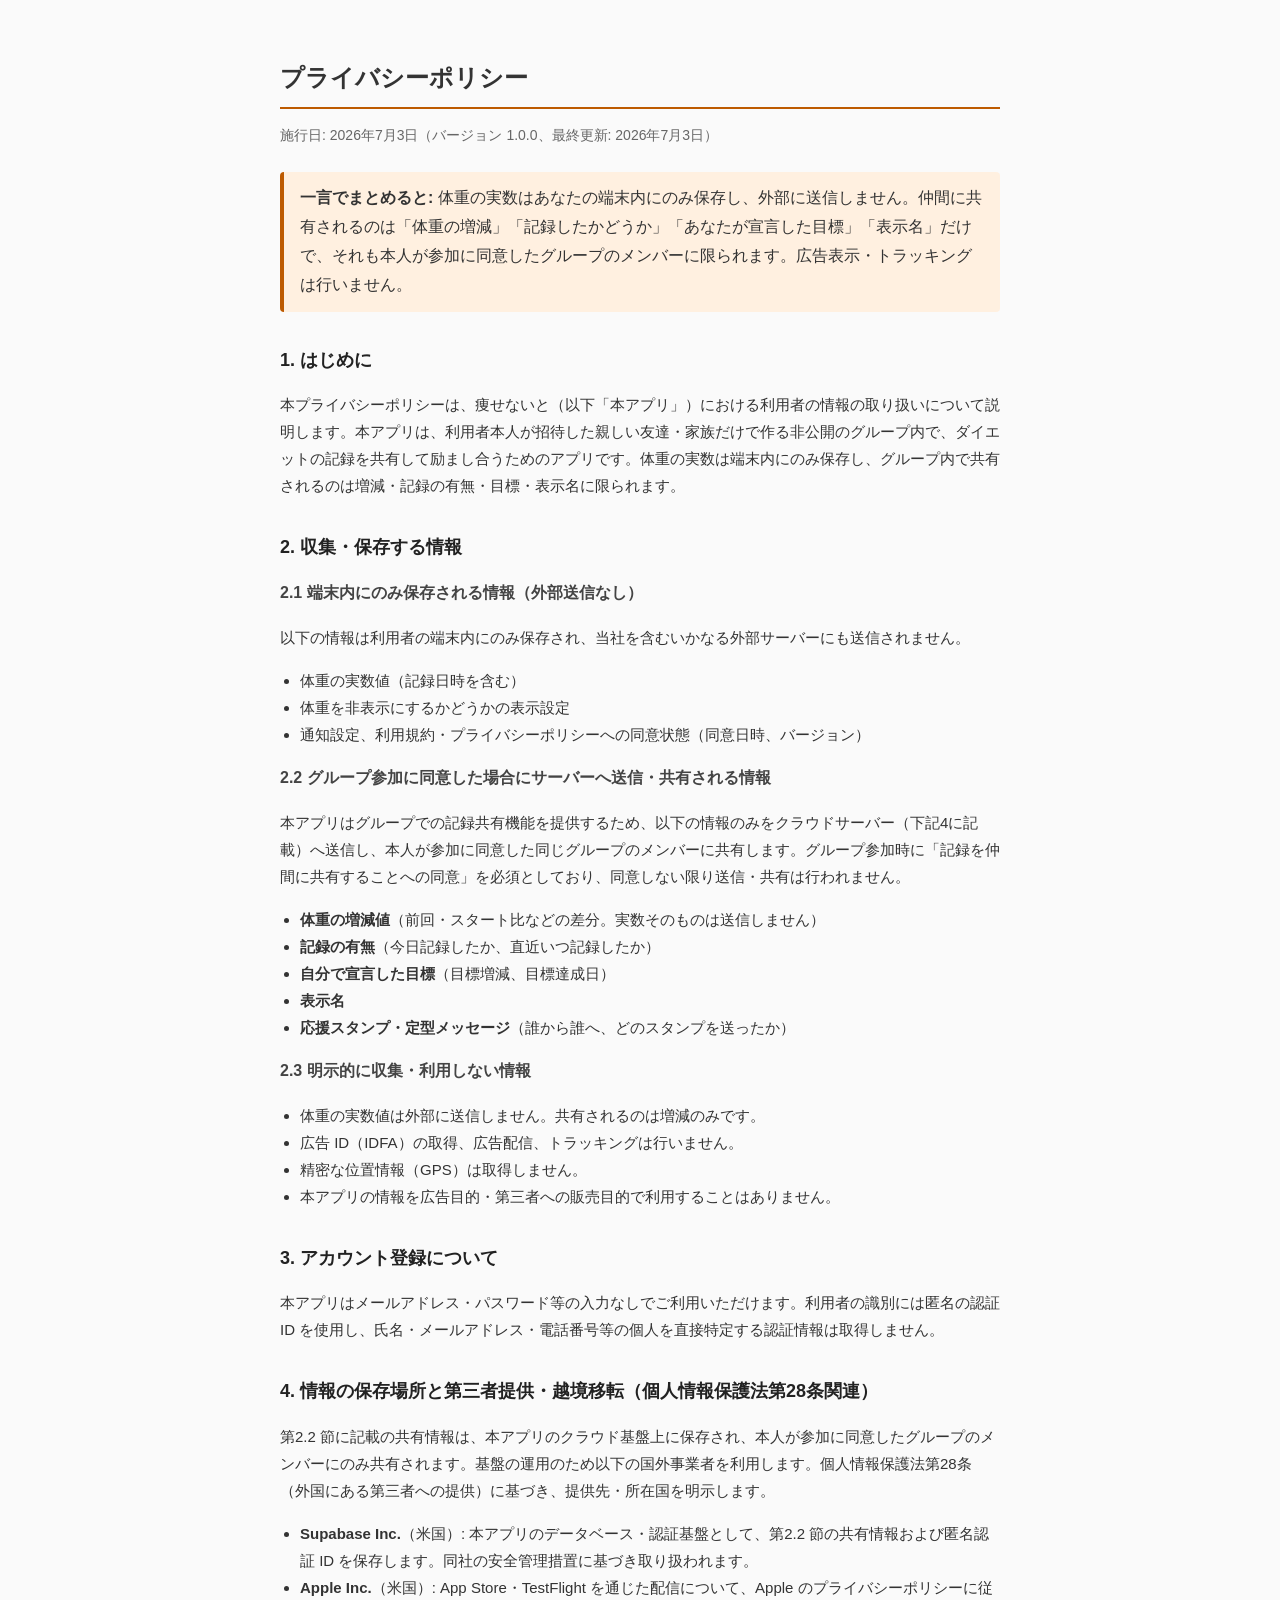
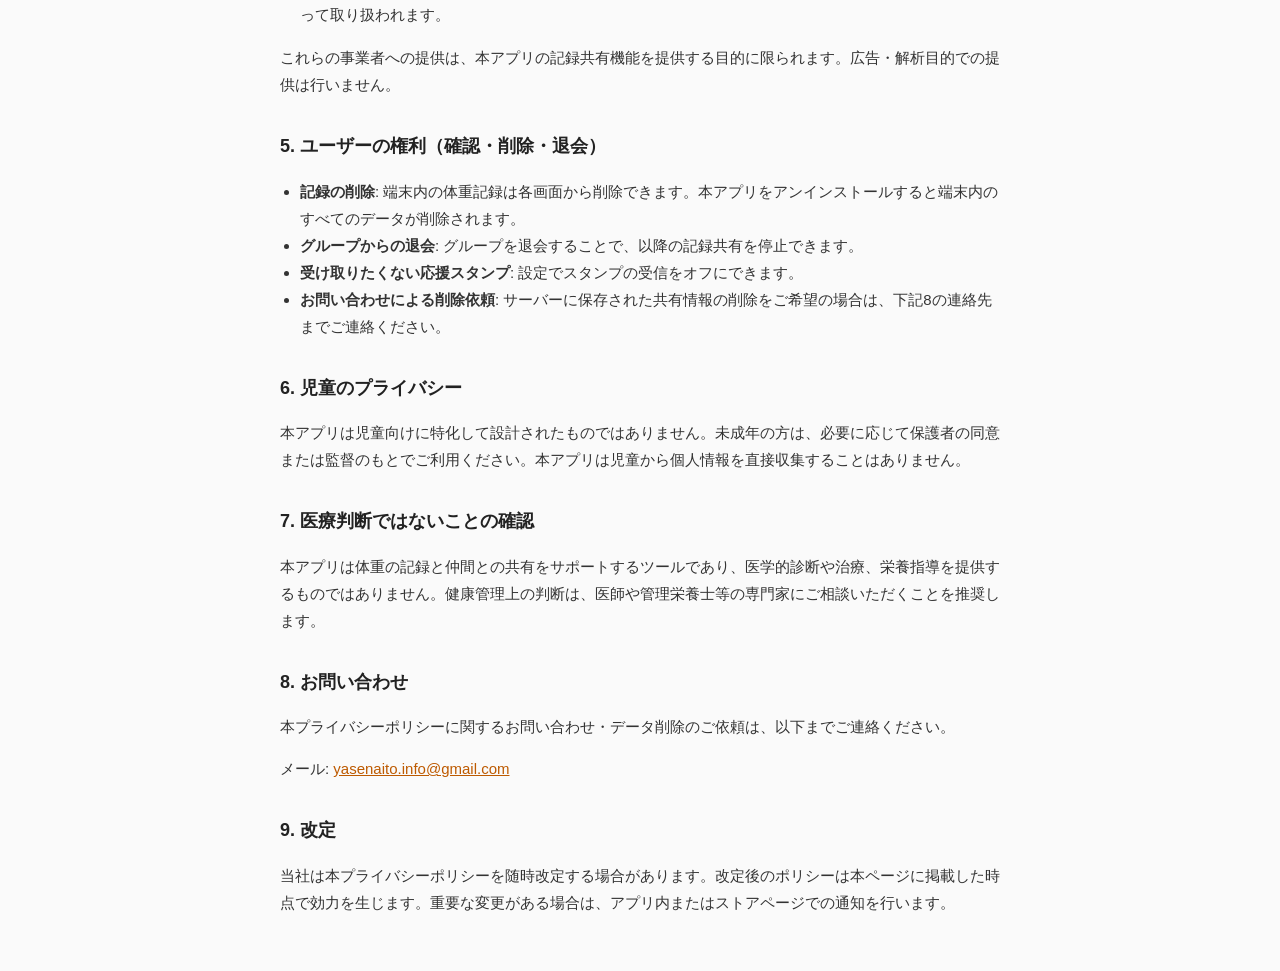
==== privacy/index.html @ 6e6bc887 "痩せないと web: privacy policy + landing (TestFlight external)" ====
<!DOCTYPE html>
<html lang="ja">
<head>
  <meta charset="UTF-8">
  <meta name="viewport" content="width=device-width, initial-scale=1.0">
  <meta name="version" content="1.0.0">
  <meta name="last_updated" content="2026-07-03">
  <meta name="effective_date" content="2026-07-03">
  <title>プライバシーポリシー - 痩せないと</title>
  <style>
    body {
      font-family: -apple-system, BlinkMacSystemFont, 'Hiragino Sans', 'Hiragino Kaku Gothic ProN', sans-serif;
      max-width: 720px;
      margin: 0 auto;
      padding: 40px 20px;
      line-height: 1.8;
      color: #333;
      background: #fafafa;
    }
    h1 { font-size: 24px; border-bottom: 2px solid #BD5A00; padding-bottom: 8px; margin-bottom: 8px; }
    h2 { font-size: 18px; margin-top: 32px; color: #222; }
    h3 { font-size: 16px; margin-top: 16px; color: #444; }
    .effective-date { color: #666; font-size: 14px; margin-bottom: 24px; }
    p, li { font-size: 15px; }
    ul { padding-left: 20px; }
    a { color: #BD5A00; }
    .highlight {
      background: #FFF0E0;
      border-left: 4px solid #BD5A00;
      padding: 12px 16px;
      margin: 16px 0;
      border-radius: 4px;
    }
  </style>
</head>
<body>
  <h1>プライバシーポリシー</h1>
  <p class="effective-date">施行日: 2026年7月3日（バージョン 1.0.0、最終更新: 2026年7月3日）</p>

  <div class="highlight">
    <strong>一言でまとめると:</strong> 体重の実数はあなたの端末内にのみ保存し、外部に送信しません。仲間に共有されるのは「体重の増減」「記録したかどうか」「あなたが宣言した目標」「表示名」だけで、それも本人が参加に同意したグループのメンバーに限られます。広告表示・トラッキングは行いません。
  </div>

  <h2>1. はじめに</h2>
  <p>本プライバシーポリシーは、痩せないと（以下「本アプリ」）における利用者の情報の取り扱いについて説明します。本アプリは、利用者本人が招待した親しい友達・家族だけで作る非公開のグループ内で、ダイエットの記録を共有して励まし合うためのアプリです。体重の実数は端末内にのみ保存し、グループ内で共有されるのは増減・記録の有無・目標・表示名に限られます。</p>

  <h2>2. 収集・保存する情報</h2>

  <h3>2.1 端末内にのみ保存される情報（外部送信なし）</h3>
  <p>以下の情報は利用者の端末内にのみ保存され、当社を含むいかなる外部サーバーにも送信されません。</p>
  <ul>
    <li>体重の実数値（記録日時を含む）</li>
    <li>体重を非表示にするかどうかの表示設定</li>
    <li>通知設定、利用規約・プライバシーポリシーへの同意状態（同意日時、バージョン）</li>
  </ul>

  <h3>2.2 グループ参加に同意した場合にサーバーへ送信・共有される情報</h3>
  <p>本アプリはグループでの記録共有機能を提供するため、以下の情報のみをクラウドサーバー（下記4に記載）へ送信し、本人が参加に同意した同じグループのメンバーに共有します。グループ参加時に「記録を仲間に共有することへの同意」を必須としており、同意しない限り送信・共有は行われません。</p>
  <ul>
    <li><strong>体重の増減値</strong>（前回・スタート比などの差分。実数そのものは送信しません）</li>
    <li><strong>記録の有無</strong>（今日記録したか、直近いつ記録したか）</li>
    <li><strong>自分で宣言した目標</strong>（目標増減、目標達成日）</li>
    <li><strong>表示名</strong></li>
    <li><strong>応援スタンプ・定型メッセージ</strong>（誰から誰へ、どのスタンプを送ったか）</li>
  </ul>

  <h3>2.3 明示的に収集・利用しない情報</h3>
  <ul>
    <li>体重の実数値は外部に送信しません。共有されるのは増減のみです。</li>
    <li>広告 ID（IDFA）の取得、広告配信、トラッキングは行いません。</li>
    <li>精密な位置情報（GPS）は取得しません。</li>
    <li>本アプリの情報を広告目的・第三者への販売目的で利用することはありません。</li>
  </ul>

  <h2>3. アカウント登録について</h2>
  <p>本アプリはメールアドレス・パスワード等の入力なしでご利用いただけます。利用者の識別には匿名の認証 ID を使用し、氏名・メールアドレス・電話番号等の個人を直接特定する認証情報は取得しません。</p>

  <h2>4. 情報の保存場所と第三者提供・越境移転（個人情報保護法第28条関連）</h2>
  <p>第2.2 節に記載の共有情報は、本アプリのクラウド基盤上に保存され、本人が参加に同意したグループのメンバーにのみ共有されます。基盤の運用のため以下の国外事業者を利用します。個人情報保護法第28条（外国にある第三者への提供）に基づき、提供先・所在国を明示します。</p>
  <ul>
    <li><strong>Supabase Inc.</strong>（米国）: 本アプリのデータベース・認証基盤として、第2.2 節の共有情報および匿名認証 ID を保存します。同社の安全管理措置に基づき取り扱われます。</li>
    <li><strong>Apple Inc.</strong>（米国）: App Store・TestFlight を通じた配信について、Apple のプライバシーポリシーに従って取り扱われます。</li>
  </ul>
  <p>これらの事業者への提供は、本アプリの記録共有機能を提供する目的に限られます。広告・解析目的での提供は行いません。</p>

  <h2>5. ユーザーの権利（確認・削除・退会）</h2>
  <ul>
    <li><strong>記録の削除</strong>: 端末内の体重記録は各画面から削除できます。本アプリをアンインストールすると端末内のすべてのデータが削除されます。</li>
    <li><strong>グループからの退会</strong>: グループを退会することで、以降の記録共有を停止できます。</li>
    <li><strong>受け取りたくない応援スタンプ</strong>: 設定でスタンプの受信をオフにできます。</li>
    <li><strong>お問い合わせによる削除依頼</strong>: サーバーに保存された共有情報の削除をご希望の場合は、下記8の連絡先までご連絡ください。</li>
  </ul>

  <h2>6. 児童のプライバシー</h2>
  <p>本アプリは児童向けに特化して設計されたものではありません。未成年の方は、必要に応じて保護者の同意または監督のもとでご利用ください。本アプリは児童から個人情報を直接収集することはありません。</p>

  <h2>7. 医療判断ではないことの確認</h2>
  <p>本アプリは体重の記録と仲間との共有をサポートするツールであり、医学的診断や治療、栄養指導を提供するものではありません。健康管理上の判断は、医師や管理栄養士等の専門家にご相談いただくことを推奨します。</p>

  <h2>8. お問い合わせ</h2>
  <p>本プライバシーポリシーに関するお問い合わせ・データ削除のご依頼は、以下までご連絡ください。</p>
  <p>メール: <a href="mailto:yasenaito.info@gmail.com">yasenaito.info@gmail.com</a></p>

  <h2>9. 改定</h2>
  <p>当社は本プライバシーポリシーを随時改定する場合があります。改定後のポリシーは本ページに掲載した時点で効力を生じます。重要な変更がある場合は、アプリ内またはストアページでの通知を行います。</p>
</body>
</html>
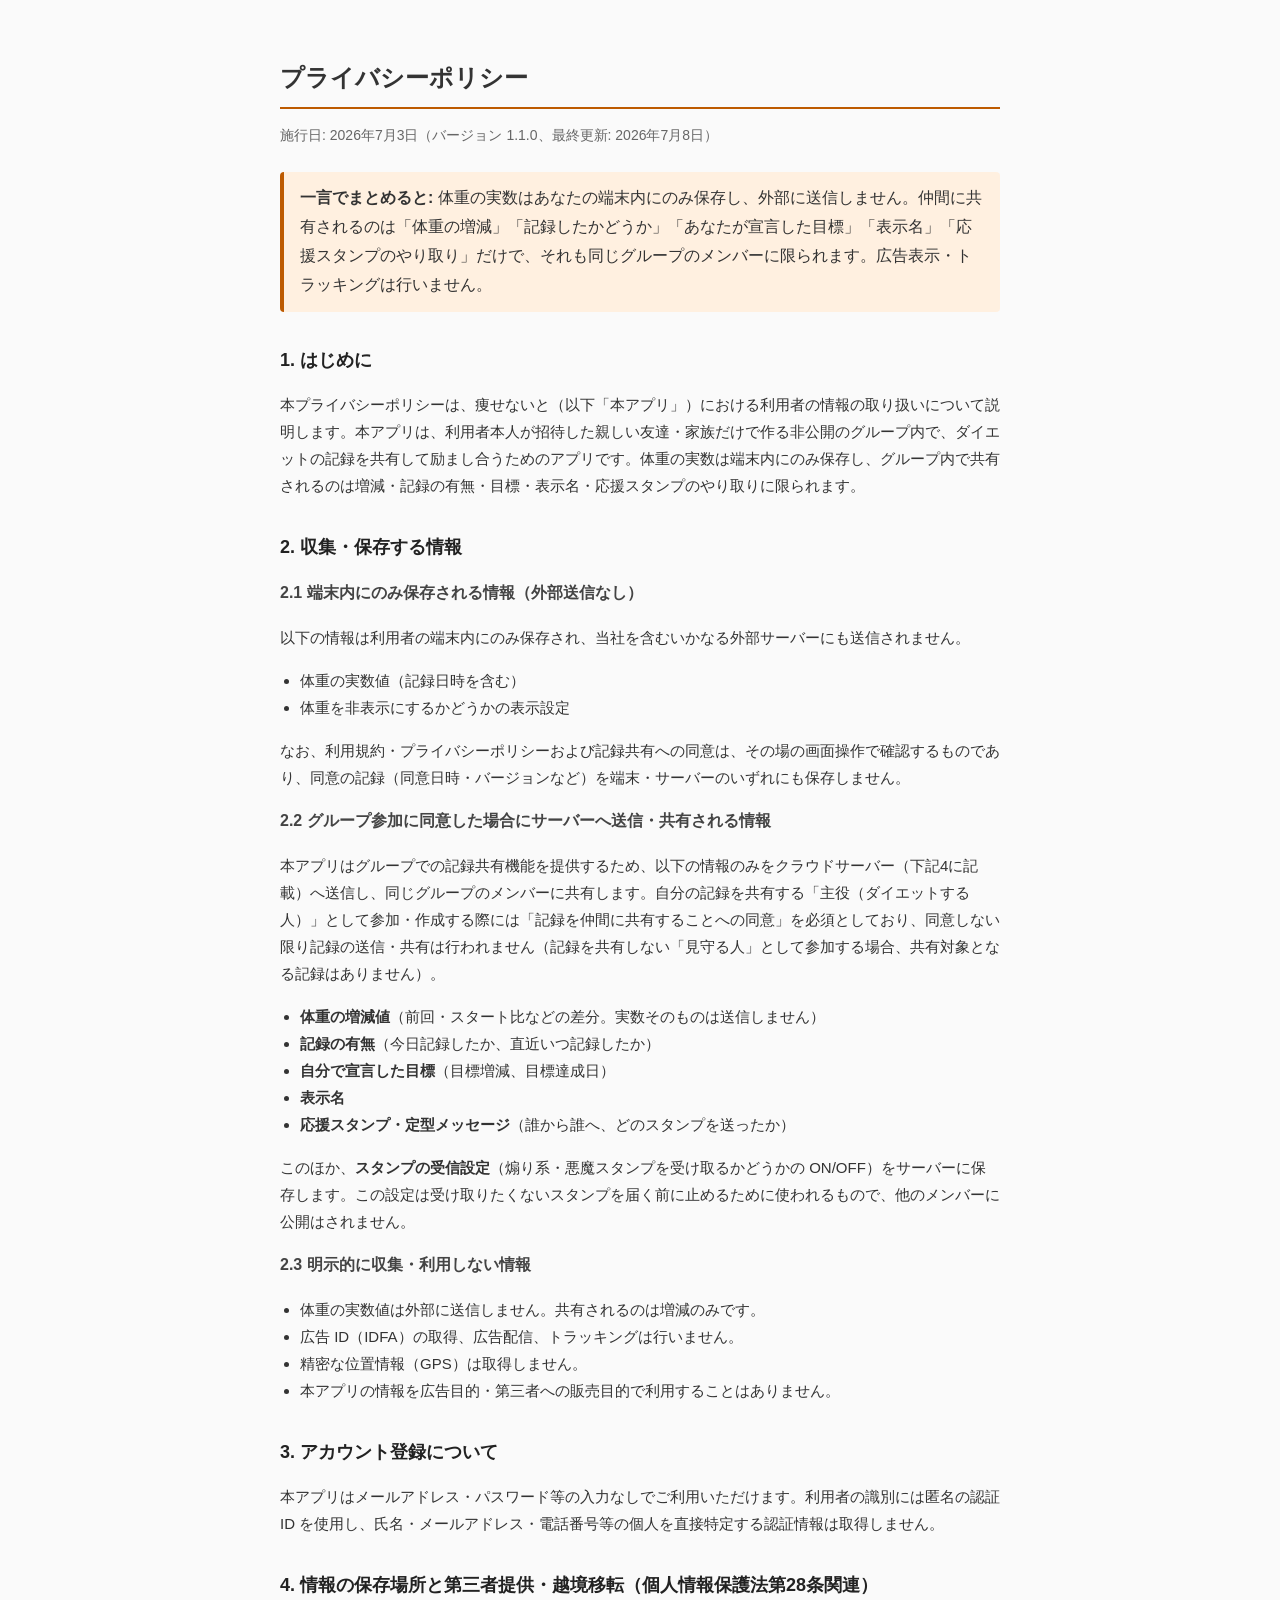
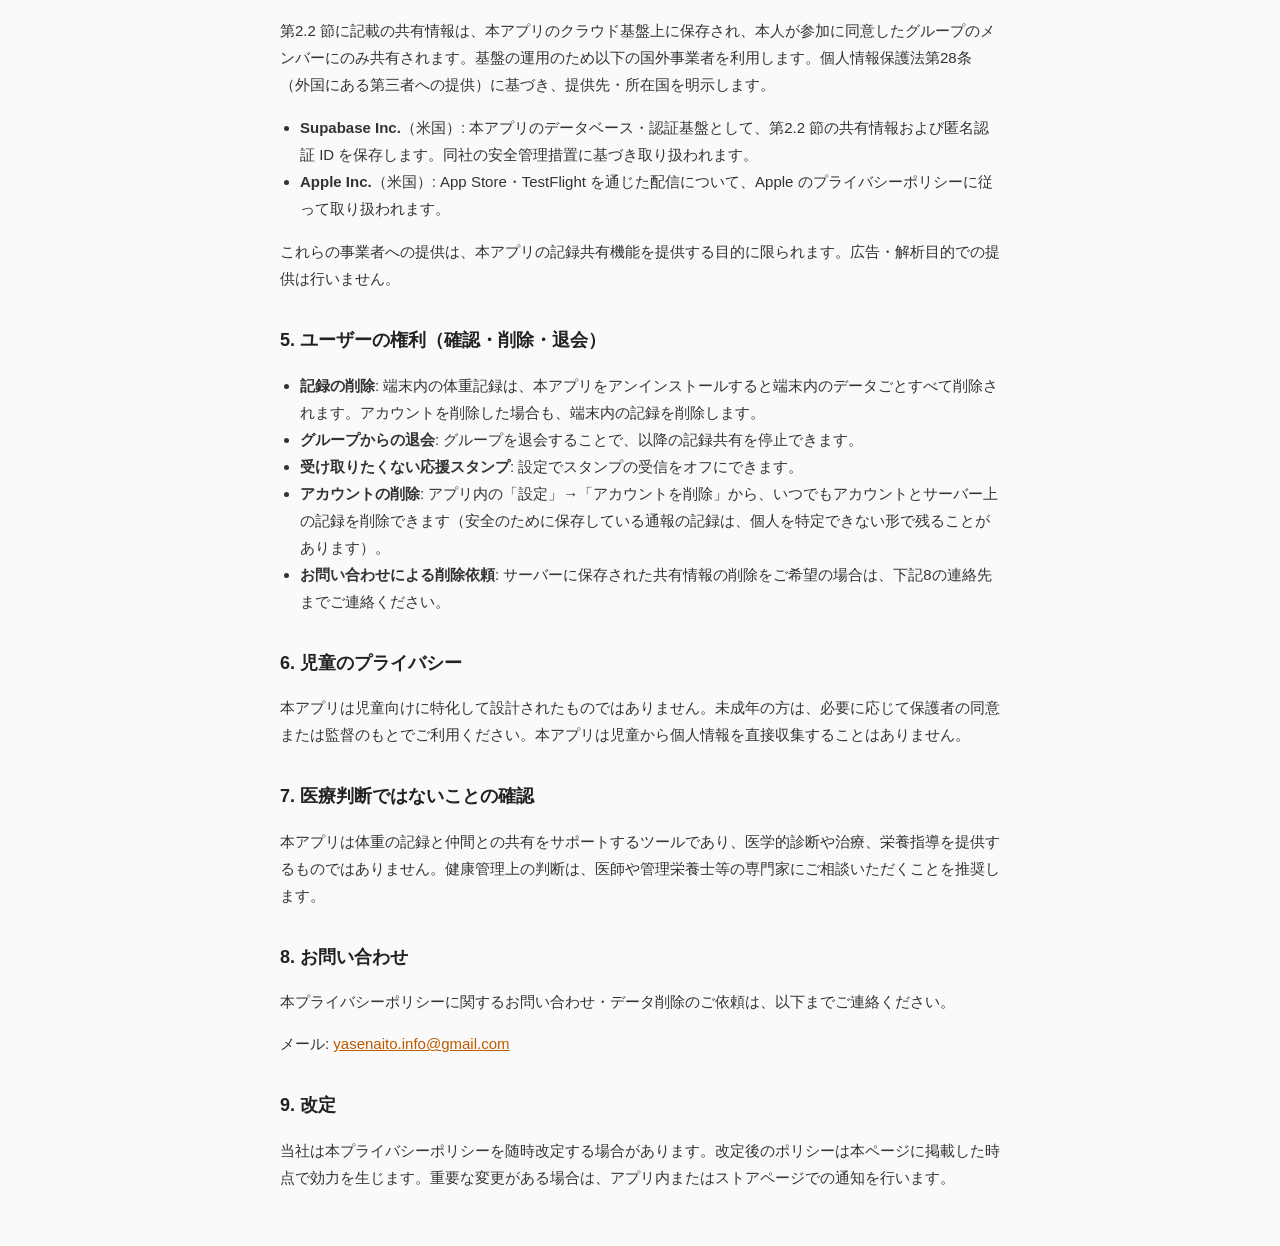
==== commit a8e2d279: "利用規約を新規公開 + プライバシーポリシー v1.1.0 改定" ====
--- a/privacy/index.html
+++ b/privacy/index.html
@@ -3,8 +3,8 @@
 <head>
   <meta charset="UTF-8">
   <meta name="viewport" content="width=device-width, initial-scale=1.0">
-  <meta name="version" content="1.0.0">
-  <meta name="last_updated" content="2026-07-03">
+  <meta name="version" content="1.1.0">
+  <meta name="last_updated" content="2026-07-08">
   <meta name="effective_date" content="2026-07-03">
   <title>プライバシーポリシー - 痩せないと</title>
   <style>
@@ -35,14 +35,14 @@
 </head>
 <body>
   <h1>プライバシーポリシー</h1>
-  <p class="effective-date">施行日: 2026年7月3日（バージョン 1.0.0、最終更新: 2026年7月3日）</p>
+  <p class="effective-date">施行日: 2026年7月3日（バージョン 1.1.0、最終更新: 2026年7月8日）</p>
 
   <div class="highlight">
-    <strong>一言でまとめると:</strong> 体重の実数はあなたの端末内にのみ保存し、外部に送信しません。仲間に共有されるのは「体重の増減」「記録したかどうか」「あなたが宣言した目標」「表示名」だけで、それも本人が参加に同意したグループのメンバーに限られます。広告表示・トラッキングは行いません。
+    <strong>一言でまとめると:</strong> 体重の実数はあなたの端末内にのみ保存し、外部に送信しません。仲間に共有されるのは「体重の増減」「記録したかどうか」「あなたが宣言した目標」「表示名」「応援スタンプのやり取り」だけで、それも同じグループのメンバーに限られます。広告表示・トラッキングは行いません。
   </div>
 
   <h2>1. はじめに</h2>
-  <p>本プライバシーポリシーは、痩せないと（以下「本アプリ」）における利用者の情報の取り扱いについて説明します。本アプリは、利用者本人が招待した親しい友達・家族だけで作る非公開のグループ内で、ダイエットの記録を共有して励まし合うためのアプリです。体重の実数は端末内にのみ保存し、グループ内で共有されるのは増減・記録の有無・目標・表示名に限られます。</p>
+  <p>本プライバシーポリシーは、痩せないと（以下「本アプリ」）における利用者の情報の取り扱いについて説明します。本アプリは、利用者本人が招待した親しい友達・家族だけで作る非公開のグループ内で、ダイエットの記録を共有して励まし合うためのアプリです。体重の実数は端末内にのみ保存し、グループ内で共有されるのは増減・記録の有無・目標・表示名・応援スタンプのやり取りに限られます。</p>
 
   <h2>2. 収集・保存する情報</h2>
 
@@ -51,11 +51,11 @@
   <ul>
     <li>体重の実数値（記録日時を含む）</li>
     <li>体重を非表示にするかどうかの表示設定</li>
-    <li>通知設定、利用規約・プライバシーポリシーへの同意状態（同意日時、バージョン）</li>
   </ul>
+  <p>なお、利用規約・プライバシーポリシーおよび記録共有への同意は、その場の画面操作で確認するものであり、同意の記録（同意日時・バージョンなど）を端末・サーバーのいずれにも保存しません。</p>
 
   <h3>2.2 グループ参加に同意した場合にサーバーへ送信・共有される情報</h3>
-  <p>本アプリはグループでの記録共有機能を提供するため、以下の情報のみをクラウドサーバー（下記4に記載）へ送信し、本人が参加に同意した同じグループのメンバーに共有します。グループ参加時に「記録を仲間に共有することへの同意」を必須としており、同意しない限り送信・共有は行われません。</p>
+  <p>本アプリはグループでの記録共有機能を提供するため、以下の情報のみをクラウドサーバー（下記4に記載）へ送信し、同じグループのメンバーに共有します。自分の記録を共有する「主役（ダイエットする人）」として参加・作成する際には「記録を仲間に共有することへの同意」を必須としており、同意しない限り記録の送信・共有は行われません（記録を共有しない「見守る人」として参加する場合、共有対象となる記録はありません）。</p>
   <ul>
     <li><strong>体重の増減値</strong>（前回・スタート比などの差分。実数そのものは送信しません）</li>
     <li><strong>記録の有無</strong>（今日記録したか、直近いつ記録したか）</li>
@@ -63,6 +63,7 @@
     <li><strong>表示名</strong></li>
     <li><strong>応援スタンプ・定型メッセージ</strong>（誰から誰へ、どのスタンプを送ったか）</li>
   </ul>
+  <p>このほか、<strong>スタンプの受信設定</strong>（煽り系・悪魔スタンプを受け取るかどうかの ON/OFF）をサーバーに保存します。この設定は受け取りたくないスタンプを届く前に止めるために使われるもので、他のメンバーに公開はされません。</p>
 
   <h3>2.3 明示的に収集・利用しない情報</h3>
   <ul>
@@ -85,9 +86,10 @@
 
   <h2>5. ユーザーの権利（確認・削除・退会）</h2>
   <ul>
-    <li><strong>記録の削除</strong>: 端末内の体重記録は各画面から削除できます。本アプリをアンインストールすると端末内のすべてのデータが削除されます。</li>
+    <li><strong>記録の削除</strong>: 端末内の体重記録は、本アプリをアンインストールすると端末内のデータごとすべて削除されます。アカウントを削除した場合も、端末内の記録を削除します。</li>
     <li><strong>グループからの退会</strong>: グループを退会することで、以降の記録共有を停止できます。</li>
     <li><strong>受け取りたくない応援スタンプ</strong>: 設定でスタンプの受信をオフにできます。</li>
+    <li><strong>アカウントの削除</strong>: アプリ内の「設定」→「アカウントを削除」から、いつでもアカウントとサーバー上の記録を削除できます（安全のために保存している通報の記録は、個人を特定できない形で残ることがあります）。</li>
     <li><strong>お問い合わせによる削除依頼</strong>: サーバーに保存された共有情報の削除をご希望の場合は、下記8の連絡先までご連絡ください。</li>
   </ul>
 
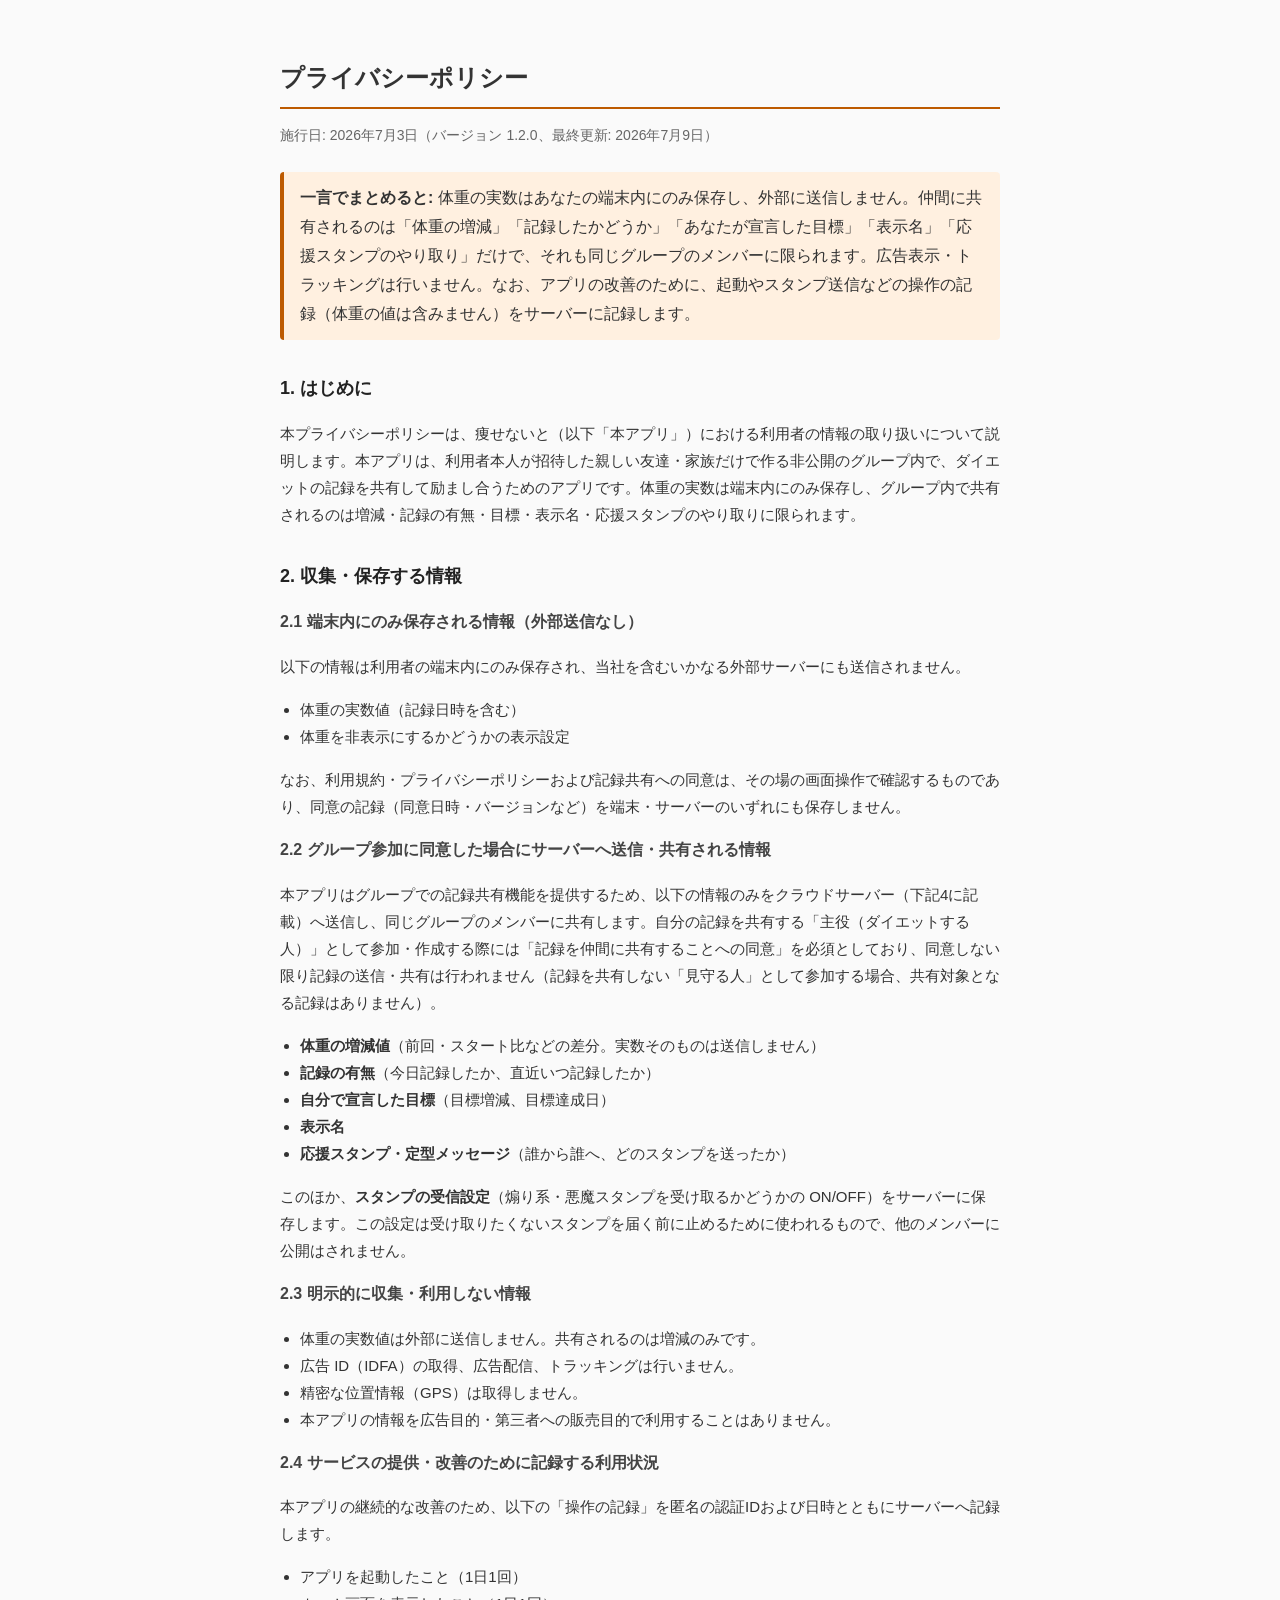
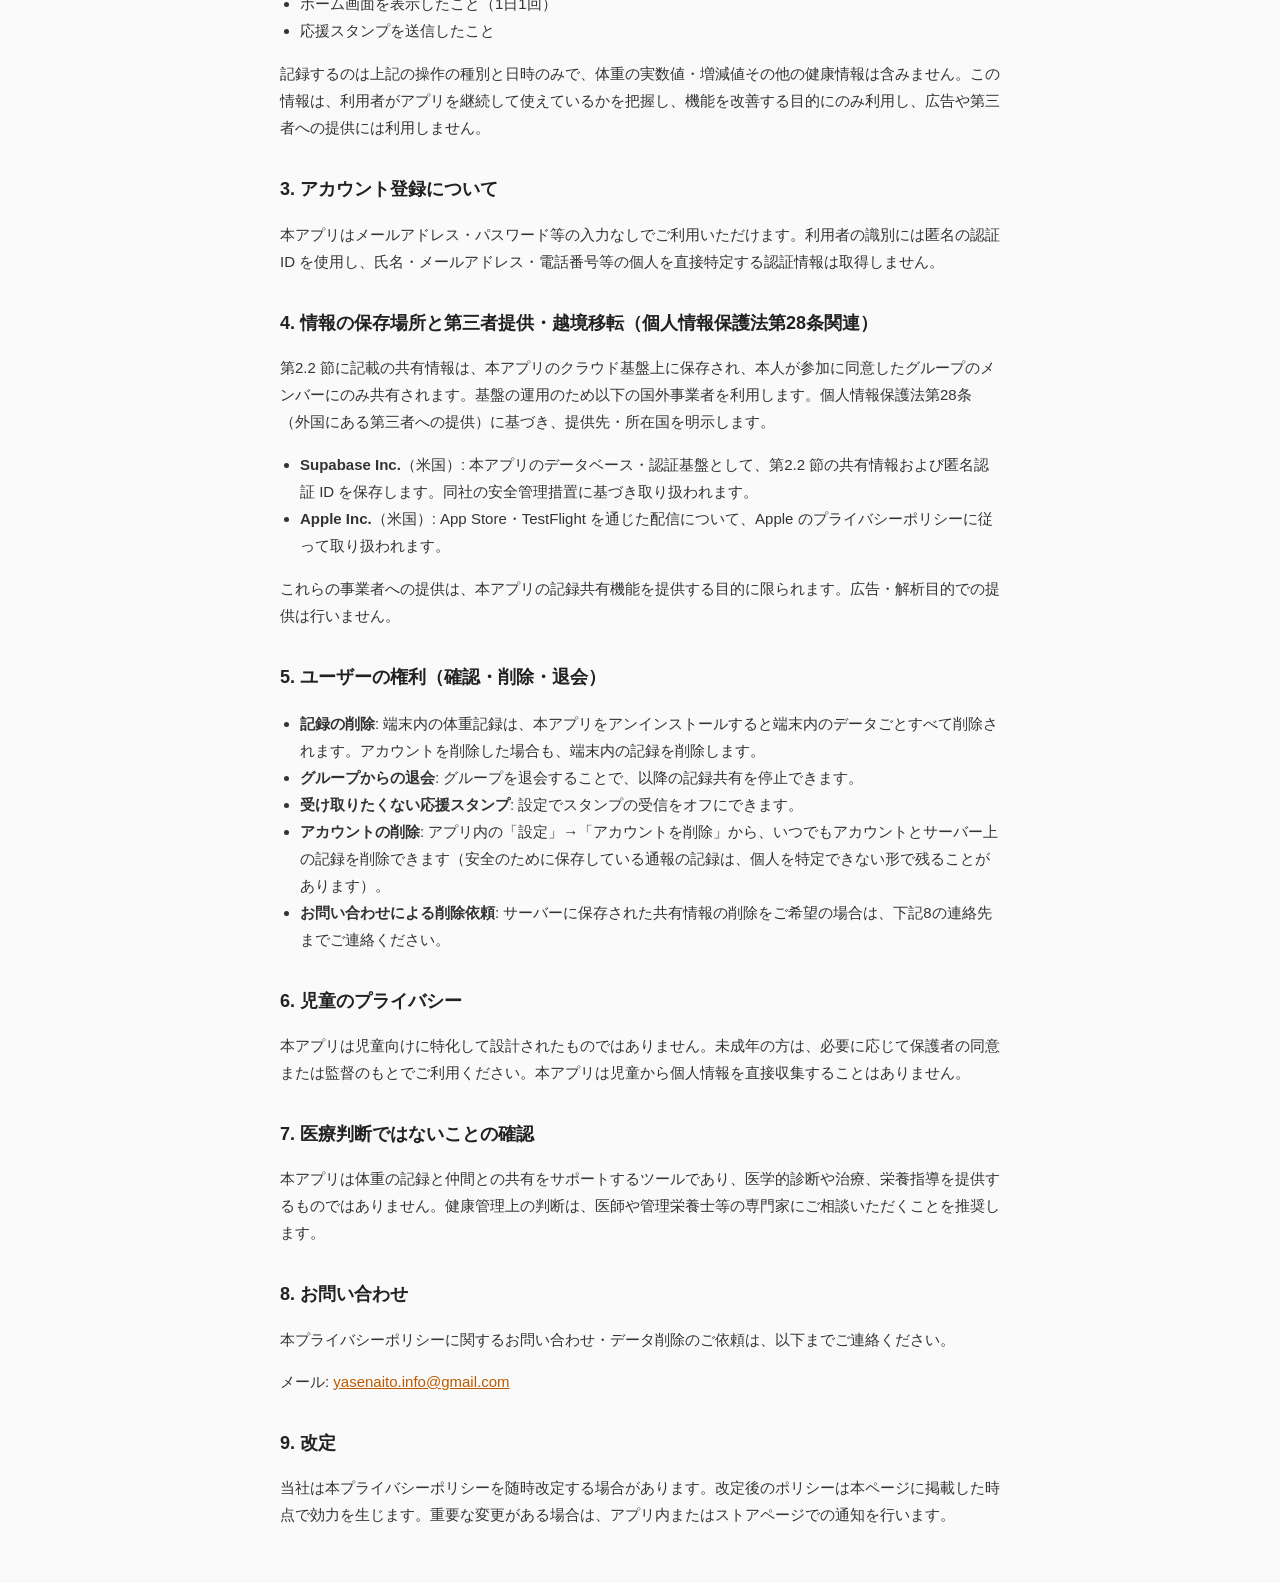
==== commit a4587e09: "privacy: v1.2.0 利用状況(app_events)の記録を明記" ====
--- a/privacy/index.html
+++ b/privacy/index.html
@@ -3,8 +3,8 @@
 <head>
   <meta charset="UTF-8">
   <meta name="viewport" content="width=device-width, initial-scale=1.0">
-  <meta name="version" content="1.1.0">
-  <meta name="last_updated" content="2026-07-08">
+  <meta name="version" content="1.2.0">
+  <meta name="last_updated" content="2026-07-09">
   <meta name="effective_date" content="2026-07-03">
   <title>プライバシーポリシー - 痩せないと</title>
   <style>
@@ -35,10 +35,10 @@
 </head>
 <body>
   <h1>プライバシーポリシー</h1>
-  <p class="effective-date">施行日: 2026年7月3日（バージョン 1.1.0、最終更新: 2026年7月8日）</p>
+  <p class="effective-date">施行日: 2026年7月3日（バージョン 1.2.0、最終更新: 2026年7月9日）</p>
 
   <div class="highlight">
-    <strong>一言でまとめると:</strong> 体重の実数はあなたの端末内にのみ保存し、外部に送信しません。仲間に共有されるのは「体重の増減」「記録したかどうか」「あなたが宣言した目標」「表示名」「応援スタンプのやり取り」だけで、それも同じグループのメンバーに限られます。広告表示・トラッキングは行いません。
+    <strong>一言でまとめると:</strong> 体重の実数はあなたの端末内にのみ保存し、外部に送信しません。仲間に共有されるのは「体重の増減」「記録したかどうか」「あなたが宣言した目標」「表示名」「応援スタンプのやり取り」だけで、それも同じグループのメンバーに限られます。広告表示・トラッキングは行いません。なお、アプリの改善のために、起動やスタンプ送信などの操作の記録（体重の値は含みません）をサーバーに記録します。
   </div>
 
   <h2>1. はじめに</h2>
@@ -72,6 +72,15 @@
     <li>精密な位置情報（GPS）は取得しません。</li>
     <li>本アプリの情報を広告目的・第三者への販売目的で利用することはありません。</li>
   </ul>
+
+  <h3>2.4 サービスの提供・改善のために記録する利用状況</h3>
+  <p>本アプリの継続的な改善のため、以下の「操作の記録」を匿名の認証IDおよび日時とともにサーバーへ記録します。</p>
+  <ul>
+    <li>アプリを起動したこと（1日1回）</li>
+    <li>ホーム画面を表示したこと（1日1回）</li>
+    <li>応援スタンプを送信したこと</li>
+  </ul>
+  <p>記録するのは上記の操作の種別と日時のみで、体重の実数値・増減値その他の健康情報は含みません。この情報は、利用者がアプリを継続して使えているかを把握し、機能を改善する目的にのみ利用し、広告や第三者への提供には利用しません。</p>
 
   <h2>3. アカウント登録について</h2>
   <p>本アプリはメールアドレス・パスワード等の入力なしでご利用いただけます。利用者の識別には匿名の認証 ID を使用し、氏名・メールアドレス・電話番号等の個人を直接特定する認証情報は取得しません。</p>
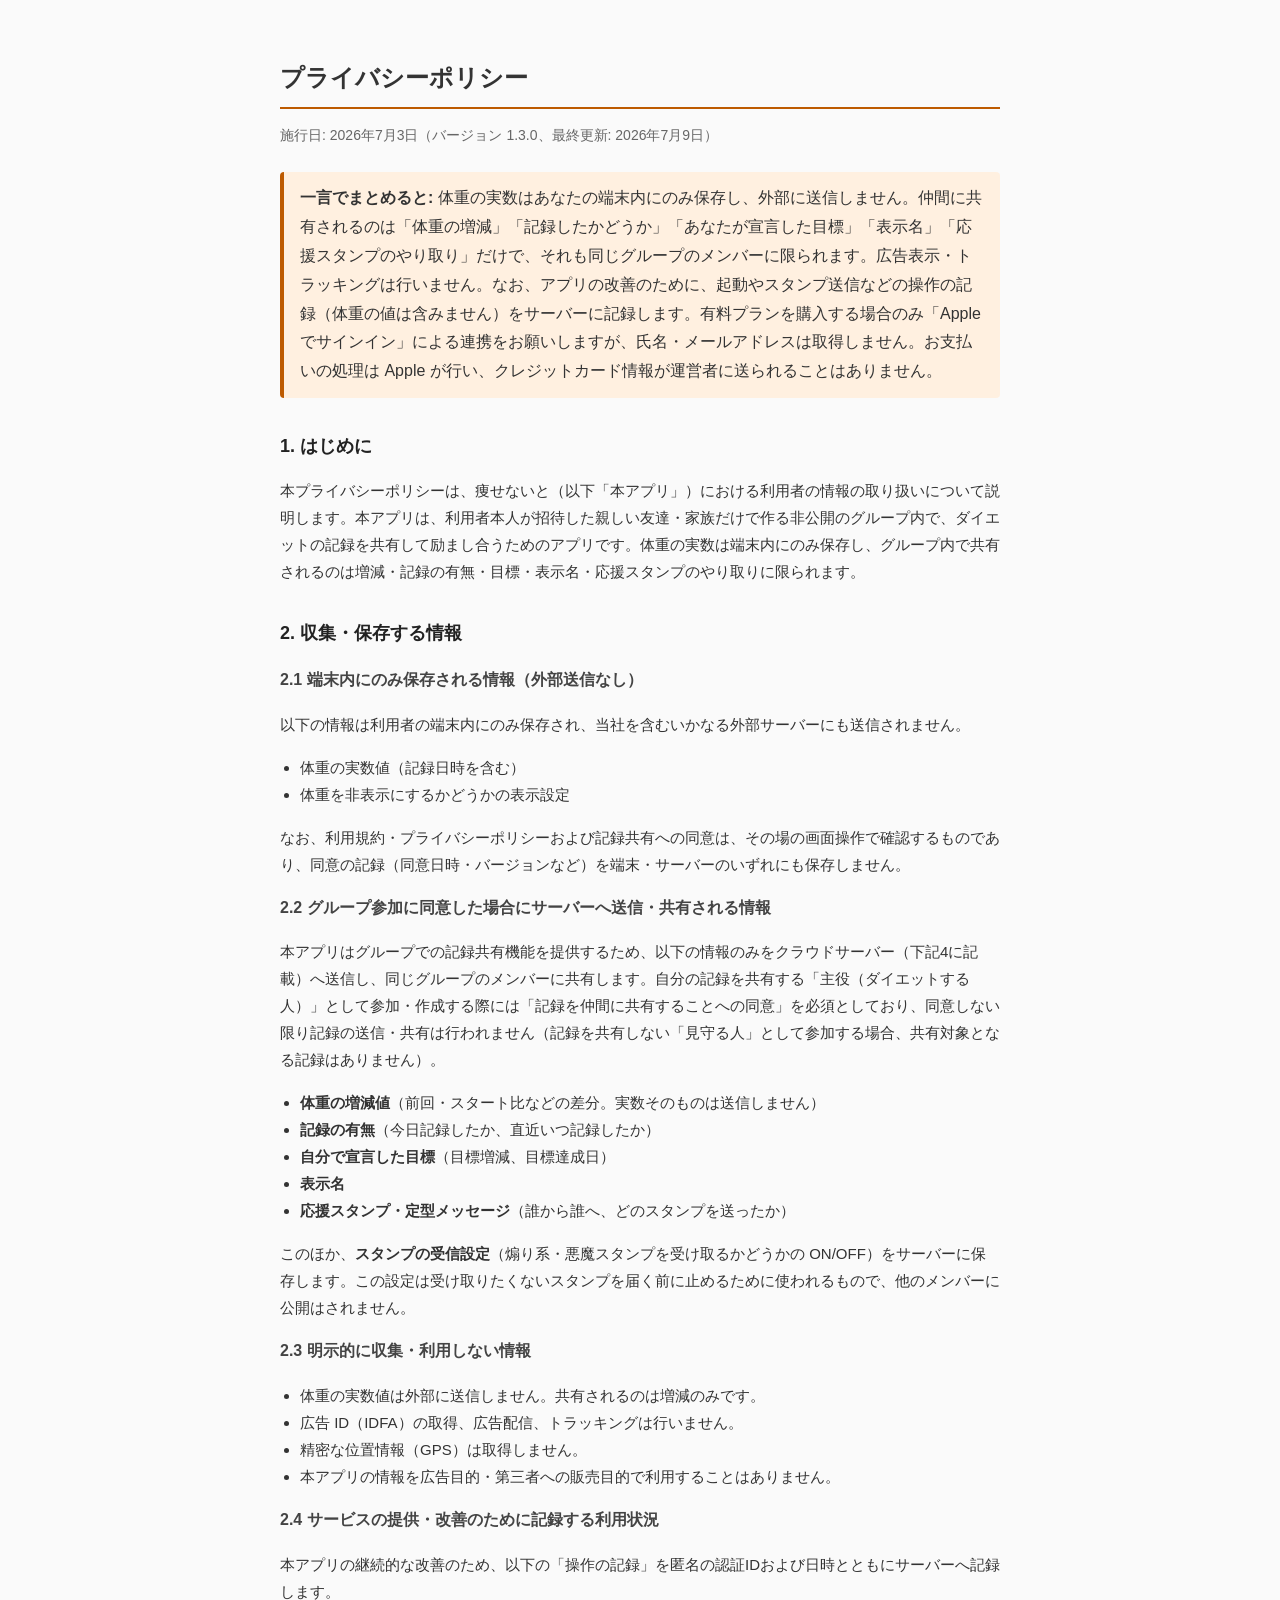
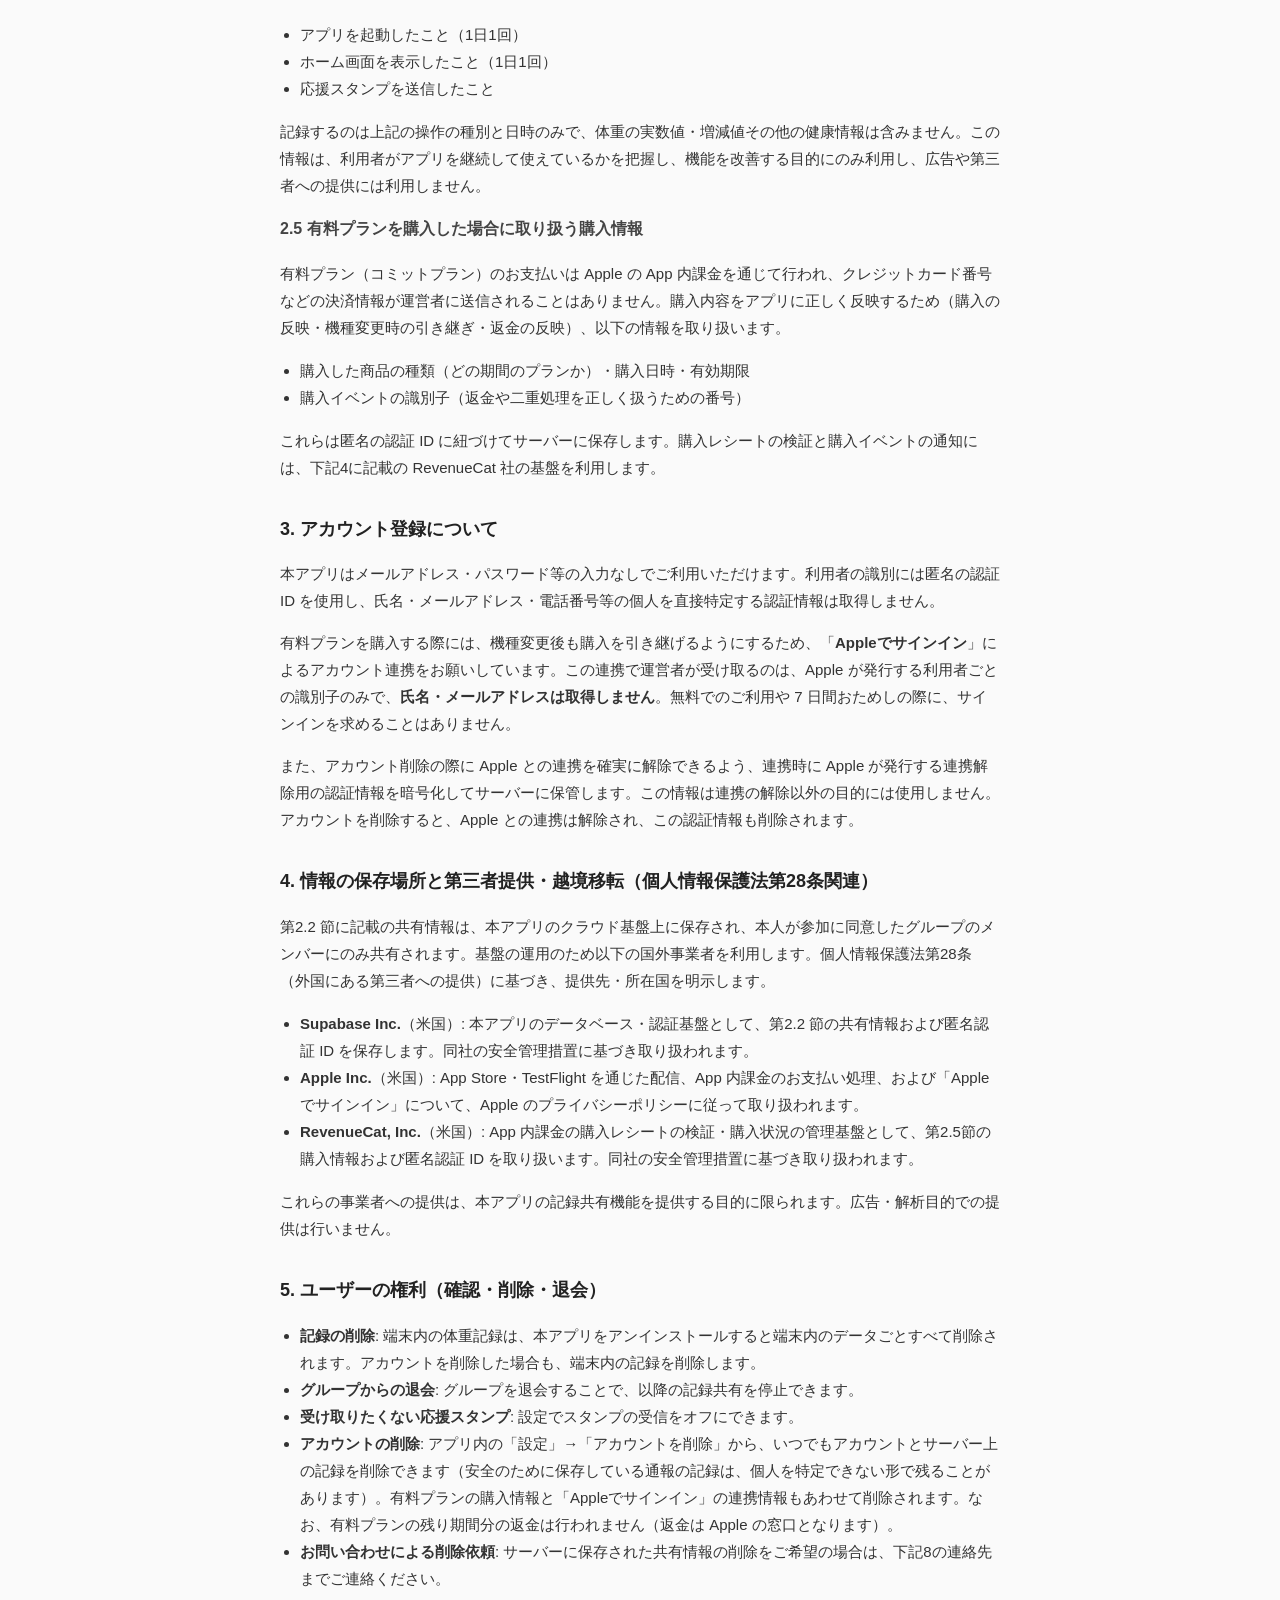
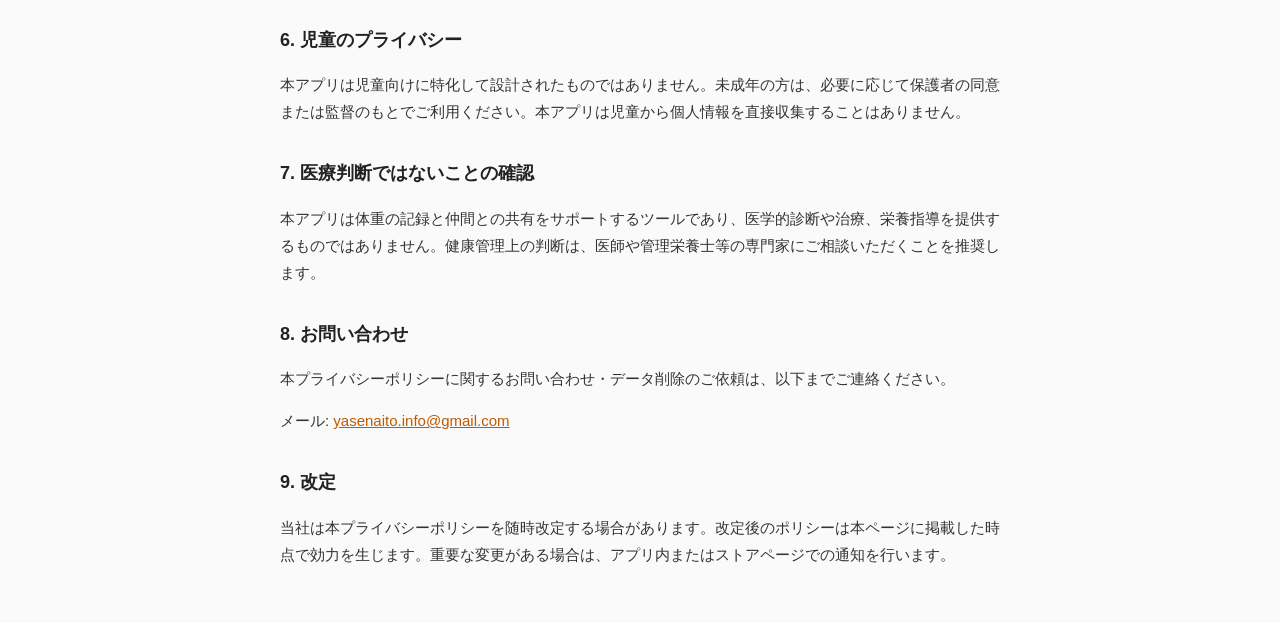
==== commit 05528e18: "draft: コミットプラン対応の法務起草 (terms v1.1.0 / privacy v1.3.0) — 公開は IAP 提出前ゲート - terms §9: 「現在無料」→ 非更新型アプリ内購" ====
--- a/privacy/index.html
+++ b/privacy/index.html
@@ -3,9 +3,13 @@
 <head>
   <meta charset="UTF-8">
   <meta name="viewport" content="width=device-width, initial-scale=1.0">
-  <meta name="version" content="1.2.0">
+  <meta name="version" content="1.3.0">
   <meta name="last_updated" content="2026-07-09">
   <meta name="effective_date" content="2026-07-03">
+  <!-- DRAFT: コミットプラン (アプリ内購入) + 「Appleでサインイン」対応の起草版。公開は IAP 提出前ゲート (ExecPlan §5-3)。
+       公開時にやること: ①この DRAFT コメント削除 ②last_updated と本文の「最終更新」を公開日に更新
+       ③SIWA spike の結果 email クレームが必須と判明した場合のみ、第3条内の差し替えコメントを反映 -->
+
   <title>プライバシーポリシー - 痩せないと</title>
   <style>
     body {
@@ -35,10 +39,10 @@
 </head>
 <body>
   <h1>プライバシーポリシー</h1>
-  <p class="effective-date">施行日: 2026年7月3日（バージョン 1.2.0、最終更新: 2026年7月9日）</p>
+  <p class="effective-date">施行日: 2026年7月3日（バージョン 1.3.0、最終更新: 2026年7月9日）</p>
 
   <div class="highlight">
-    <strong>一言でまとめると:</strong> 体重の実数はあなたの端末内にのみ保存し、外部に送信しません。仲間に共有されるのは「体重の増減」「記録したかどうか」「あなたが宣言した目標」「表示名」「応援スタンプのやり取り」だけで、それも同じグループのメンバーに限られます。広告表示・トラッキングは行いません。なお、アプリの改善のために、起動やスタンプ送信などの操作の記録（体重の値は含みません）をサーバーに記録します。
+    <strong>一言でまとめると:</strong> 体重の実数はあなたの端末内にのみ保存し、外部に送信しません。仲間に共有されるのは「体重の増減」「記録したかどうか」「あなたが宣言した目標」「表示名」「応援スタンプのやり取り」だけで、それも同じグループのメンバーに限られます。広告表示・トラッキングは行いません。なお、アプリの改善のために、起動やスタンプ送信などの操作の記録（体重の値は含みません）をサーバーに記録します。有料プランを購入する場合のみ「Appleでサインイン」による連携をお願いしますが、氏名・メールアドレスは取得しません。お支払いの処理は Apple が行い、クレジットカード情報が運営者に送られることはありません。
   </div>
 
   <h2>1. はじめに</h2>
@@ -82,14 +86,28 @@
   </ul>
   <p>記録するのは上記の操作の種別と日時のみで、体重の実数値・増減値その他の健康情報は含みません。この情報は、利用者がアプリを継続して使えているかを把握し、機能を改善する目的にのみ利用し、広告や第三者への提供には利用しません。</p>
 
+  <h3>2.5 有料プランを購入した場合に取り扱う購入情報</h3>
+  <p>有料プラン（コミットプラン）のお支払いは Apple の App 内課金を通じて行われ、クレジットカード番号などの決済情報が運営者に送信されることはありません。購入内容をアプリに正しく反映するため（購入の反映・機種変更時の引き継ぎ・返金の反映）、以下の情報を取り扱います。</p>
+  <ul>
+    <li>購入した商品の種類（どの期間のプランか）・購入日時・有効期限</li>
+    <li>購入イベントの識別子（返金や二重処理を正しく扱うための番号）</li>
+  </ul>
+  <p>これらは匿名の認証 ID に紐づけてサーバーに保存します。購入レシートの検証と購入イベントの通知には、下記4に記載の RevenueCat 社の基盤を利用します。</p>
+
   <h2>3. アカウント登録について</h2>
   <p>本アプリはメールアドレス・パスワード等の入力なしでご利用いただけます。利用者の識別には匿名の認証 ID を使用し、氏名・メールアドレス・電話番号等の個人を直接特定する認証情報は取得しません。</p>
+  <p>有料プランを購入する際には、機種変更後も購入を引き継げるようにするため、「<strong>Appleでサインイン</strong>」によるアカウント連携をお願いしています。この連携で運営者が受け取るのは、Apple が発行する利用者ごとの識別子のみで、<strong>氏名・メールアドレスは取得しません</strong>。無料でのご利用や 7 日間おためしの際に、サインインを求めることはありません。</p>
+  <!-- ↑spike の結果 email クレームが必須と判明した場合の差し替え文:
+       「この連携で運営者が受け取るのは、Apple が発行する利用者ごとの識別子とメールアドレス（Apple の「メールを非公開」機能をお使いの場合は転送用アドレス）です。メールアドレスはアカウントの識別以外の目的には利用しません。」
+       + App Privacy に「連絡先情報 > メールアドレス」を追加すること -->
+  <p>また、アカウント削除の際に Apple との連携を確実に解除できるよう、連携時に Apple が発行する連携解除用の認証情報を暗号化してサーバーに保管します。この情報は連携の解除以外の目的には使用しません。アカウントを削除すると、Apple との連携は解除され、この認証情報も削除されます。</p>
 
   <h2>4. 情報の保存場所と第三者提供・越境移転（個人情報保護法第28条関連）</h2>
   <p>第2.2 節に記載の共有情報は、本アプリのクラウド基盤上に保存され、本人が参加に同意したグループのメンバーにのみ共有されます。基盤の運用のため以下の国外事業者を利用します。個人情報保護法第28条（外国にある第三者への提供）に基づき、提供先・所在国を明示します。</p>
   <ul>
     <li><strong>Supabase Inc.</strong>（米国）: 本アプリのデータベース・認証基盤として、第2.2 節の共有情報および匿名認証 ID を保存します。同社の安全管理措置に基づき取り扱われます。</li>
-    <li><strong>Apple Inc.</strong>（米国）: App Store・TestFlight を通じた配信について、Apple のプライバシーポリシーに従って取り扱われます。</li>
+    <li><strong>Apple Inc.</strong>（米国）: App Store・TestFlight を通じた配信、App 内課金のお支払い処理、および「Appleでサインイン」について、Apple のプライバシーポリシーに従って取り扱われます。</li>
+    <li><strong>RevenueCat, Inc.</strong>（米国）: App 内課金の購入レシートの検証・購入状況の管理基盤として、第2.5節の購入情報および匿名認証 ID を取り扱います。同社の安全管理措置に基づき取り扱われます。</li>
   </ul>
   <p>これらの事業者への提供は、本アプリの記録共有機能を提供する目的に限られます。広告・解析目的での提供は行いません。</p>
 
@@ -98,7 +116,7 @@
     <li><strong>記録の削除</strong>: 端末内の体重記録は、本アプリをアンインストールすると端末内のデータごとすべて削除されます。アカウントを削除した場合も、端末内の記録を削除します。</li>
     <li><strong>グループからの退会</strong>: グループを退会することで、以降の記録共有を停止できます。</li>
     <li><strong>受け取りたくない応援スタンプ</strong>: 設定でスタンプの受信をオフにできます。</li>
-    <li><strong>アカウントの削除</strong>: アプリ内の「設定」→「アカウントを削除」から、いつでもアカウントとサーバー上の記録を削除できます（安全のために保存している通報の記録は、個人を特定できない形で残ることがあります）。</li>
+    <li><strong>アカウントの削除</strong>: アプリ内の「設定」→「アカウントを削除」から、いつでもアカウントとサーバー上の記録を削除できます（安全のために保存している通報の記録は、個人を特定できない形で残ることがあります）。有料プランの購入情報と「Appleでサインイン」の連携情報もあわせて削除されます。なお、有料プランの残り期間分の返金は行われません（返金は Apple の窓口となります）。</li>
     <li><strong>お問い合わせによる削除依頼</strong>: サーバーに保存された共有情報の削除をご希望の場合は、下記8の連絡先までご連絡ください。</li>
   </ul>
 
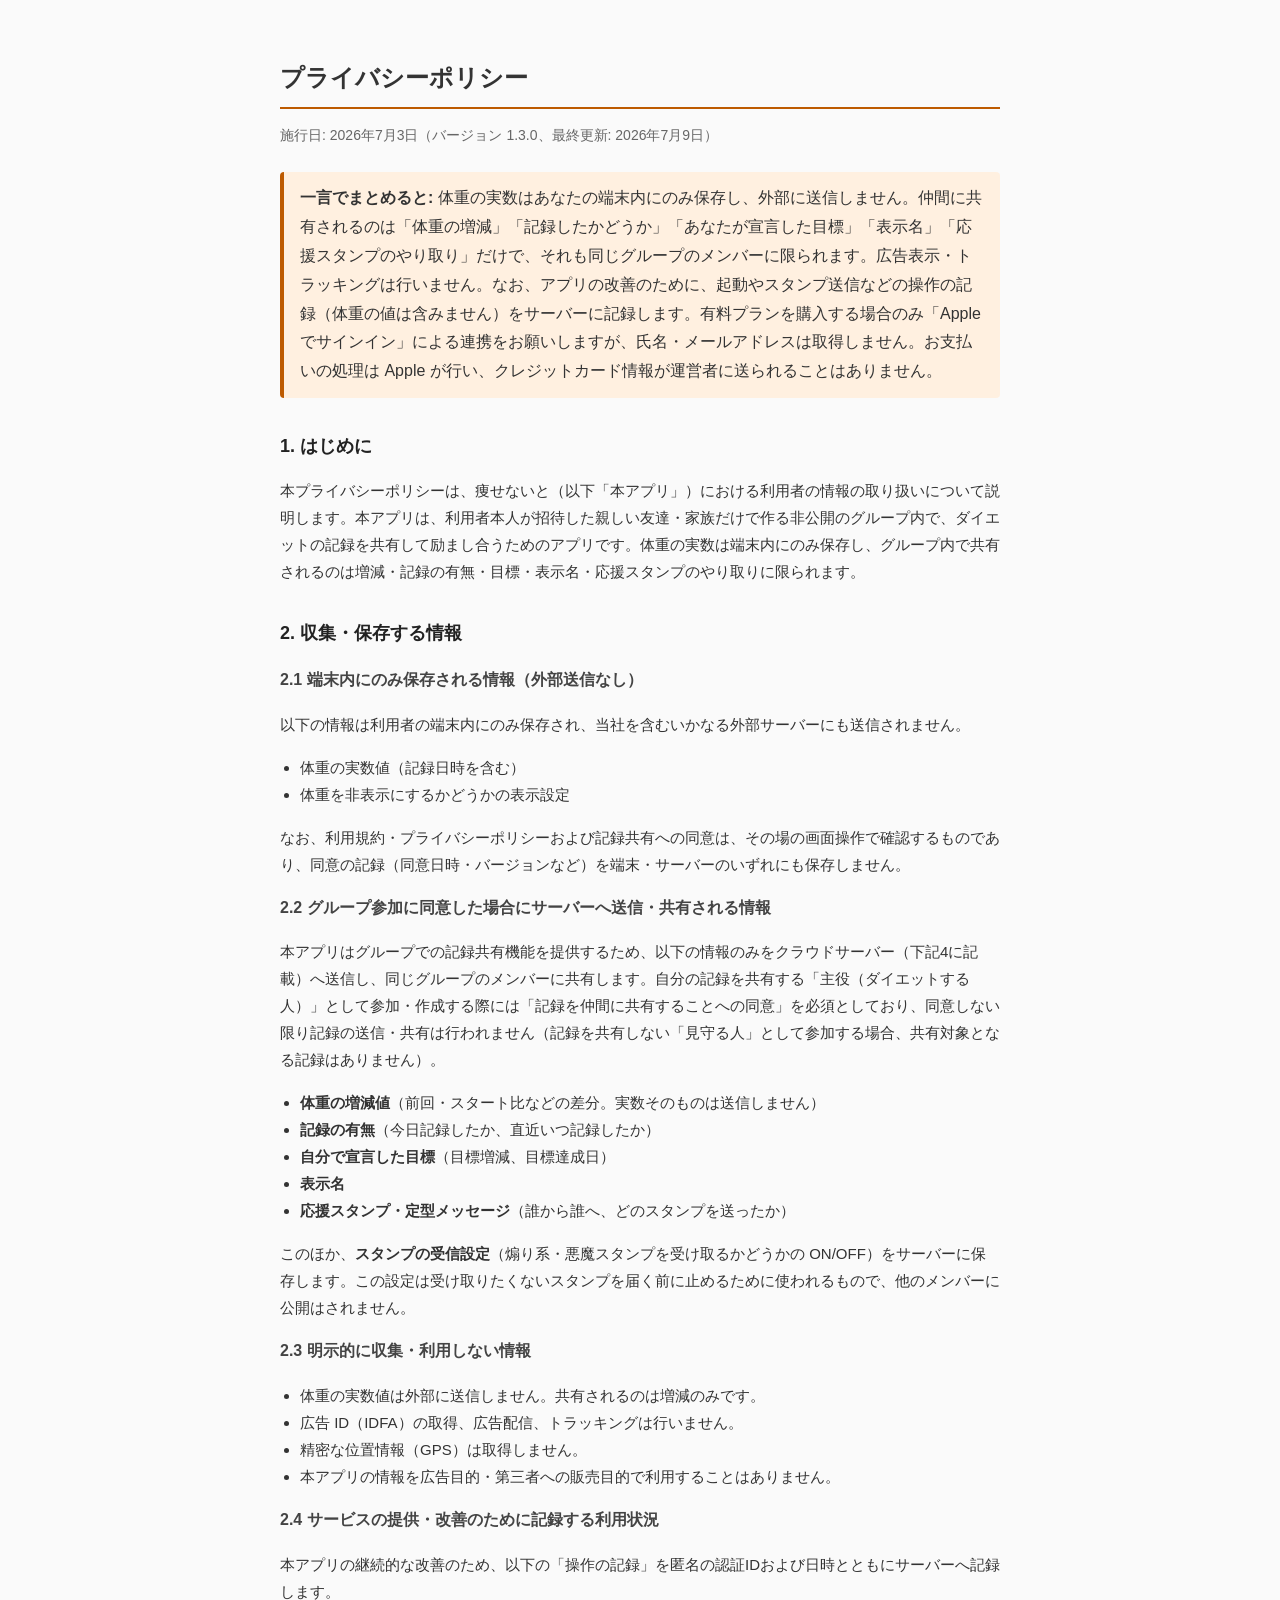
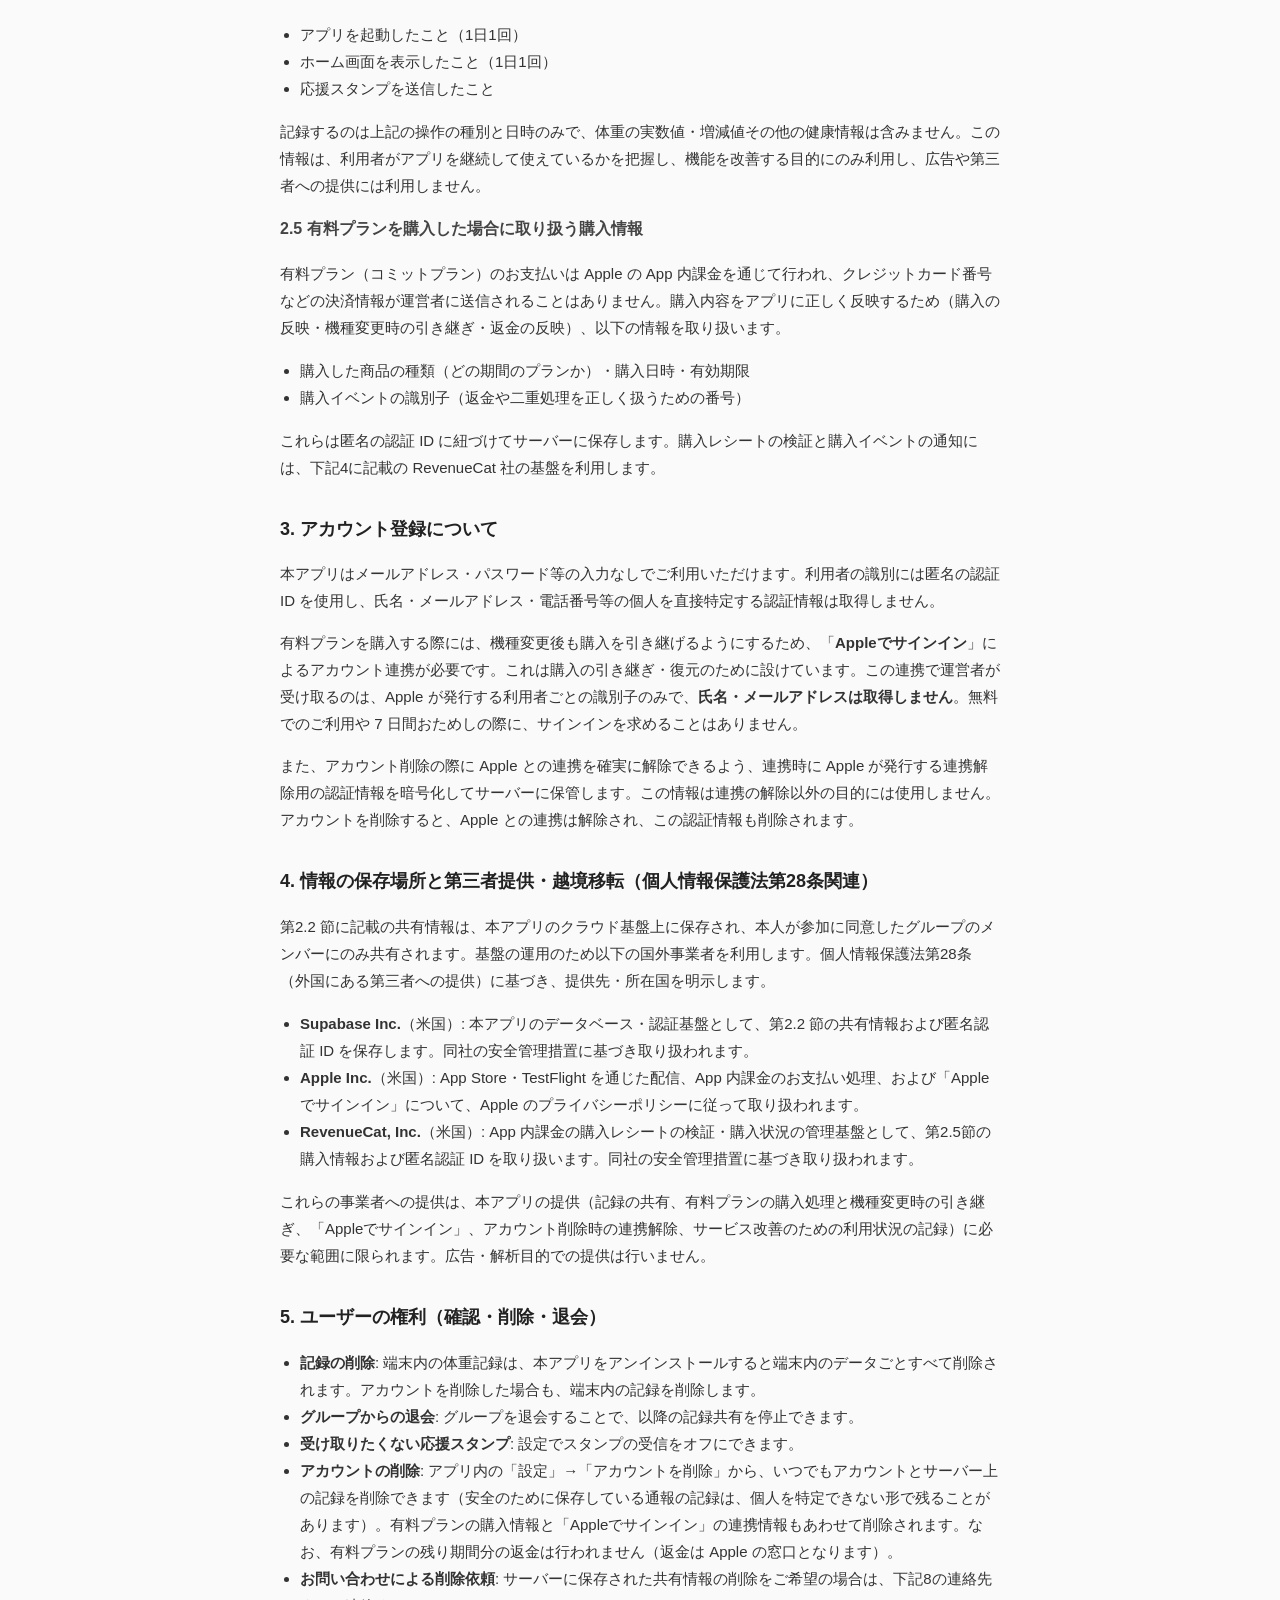
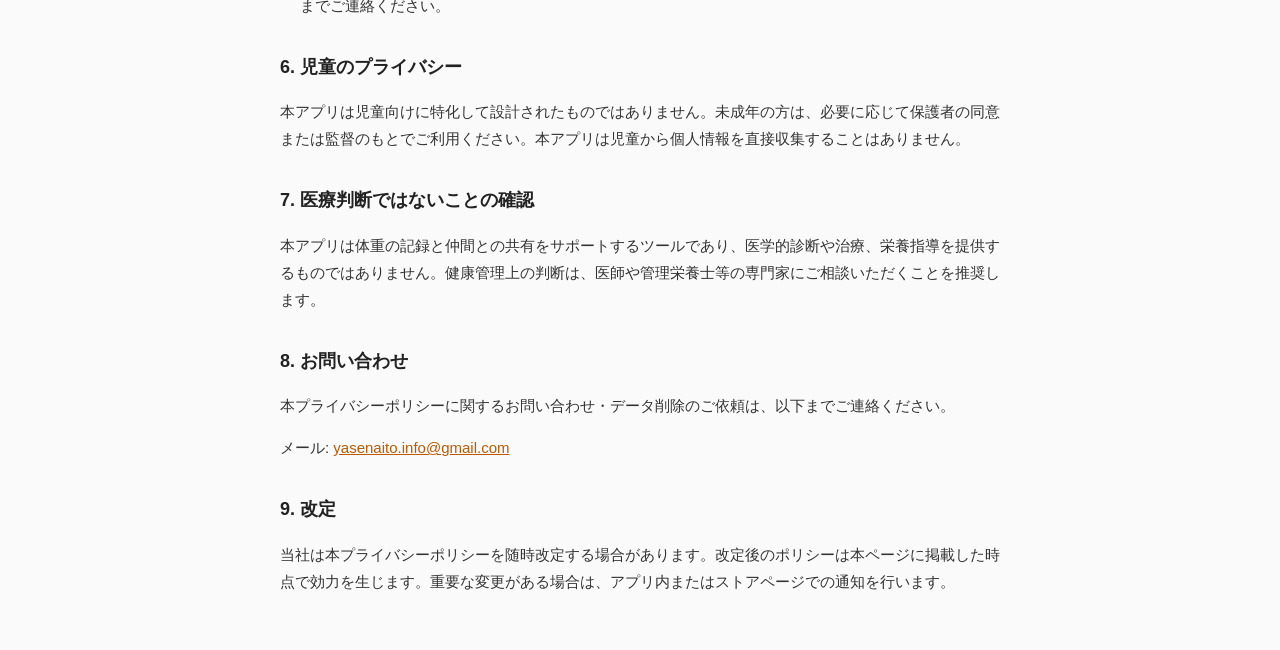
==== commit b1180440: "fix(legal): Codex doc-guard R1 blocking 4件反映 - SIWA連携を「お願いしています」→「必要です」(terms §3/§9.3・privacy §3): 購" ====
--- a/privacy/index.html
+++ b/privacy/index.html
@@ -96,7 +96,7 @@
 
   <h2>3. アカウント登録について</h2>
   <p>本アプリはメールアドレス・パスワード等の入力なしでご利用いただけます。利用者の識別には匿名の認証 ID を使用し、氏名・メールアドレス・電話番号等の個人を直接特定する認証情報は取得しません。</p>
-  <p>有料プランを購入する際には、機種変更後も購入を引き継げるようにするため、「<strong>Appleでサインイン</strong>」によるアカウント連携をお願いしています。この連携で運営者が受け取るのは、Apple が発行する利用者ごとの識別子のみで、<strong>氏名・メールアドレスは取得しません</strong>。無料でのご利用や 7 日間おためしの際に、サインインを求めることはありません。</p>
+  <p>有料プランを購入する際には、機種変更後も購入を引き継げるようにするため、「<strong>Appleでサインイン</strong>」によるアカウント連携が必要です。これは購入の引き継ぎ・復元のために設けています。この連携で運営者が受け取るのは、Apple が発行する利用者ごとの識別子のみで、<strong>氏名・メールアドレスは取得しません</strong>。無料でのご利用や 7 日間おためしの際に、サインインを求めることはありません。</p>
   <!-- ↑spike の結果 email クレームが必須と判明した場合の差し替え文:
        「この連携で運営者が受け取るのは、Apple が発行する利用者ごとの識別子とメールアドレス（Apple の「メールを非公開」機能をお使いの場合は転送用アドレス）です。メールアドレスはアカウントの識別以外の目的には利用しません。」
        + App Privacy に「連絡先情報 > メールアドレス」を追加すること -->
@@ -109,7 +109,7 @@
     <li><strong>Apple Inc.</strong>（米国）: App Store・TestFlight を通じた配信、App 内課金のお支払い処理、および「Appleでサインイン」について、Apple のプライバシーポリシーに従って取り扱われます。</li>
     <li><strong>RevenueCat, Inc.</strong>（米国）: App 内課金の購入レシートの検証・購入状況の管理基盤として、第2.5節の購入情報および匿名認証 ID を取り扱います。同社の安全管理措置に基づき取り扱われます。</li>
   </ul>
-  <p>これらの事業者への提供は、本アプリの記録共有機能を提供する目的に限られます。広告・解析目的での提供は行いません。</p>
+  <p>これらの事業者への提供は、本アプリの提供（記録の共有、有料プランの購入処理と機種変更時の引き継ぎ、「Appleでサインイン」、アカウント削除時の連携解除、サービス改善のための利用状況の記録）に必要な範囲に限られます。広告・解析目的での提供は行いません。</p>
 
   <h2>5. ユーザーの権利（確認・削除・退会）</h2>
   <ul>
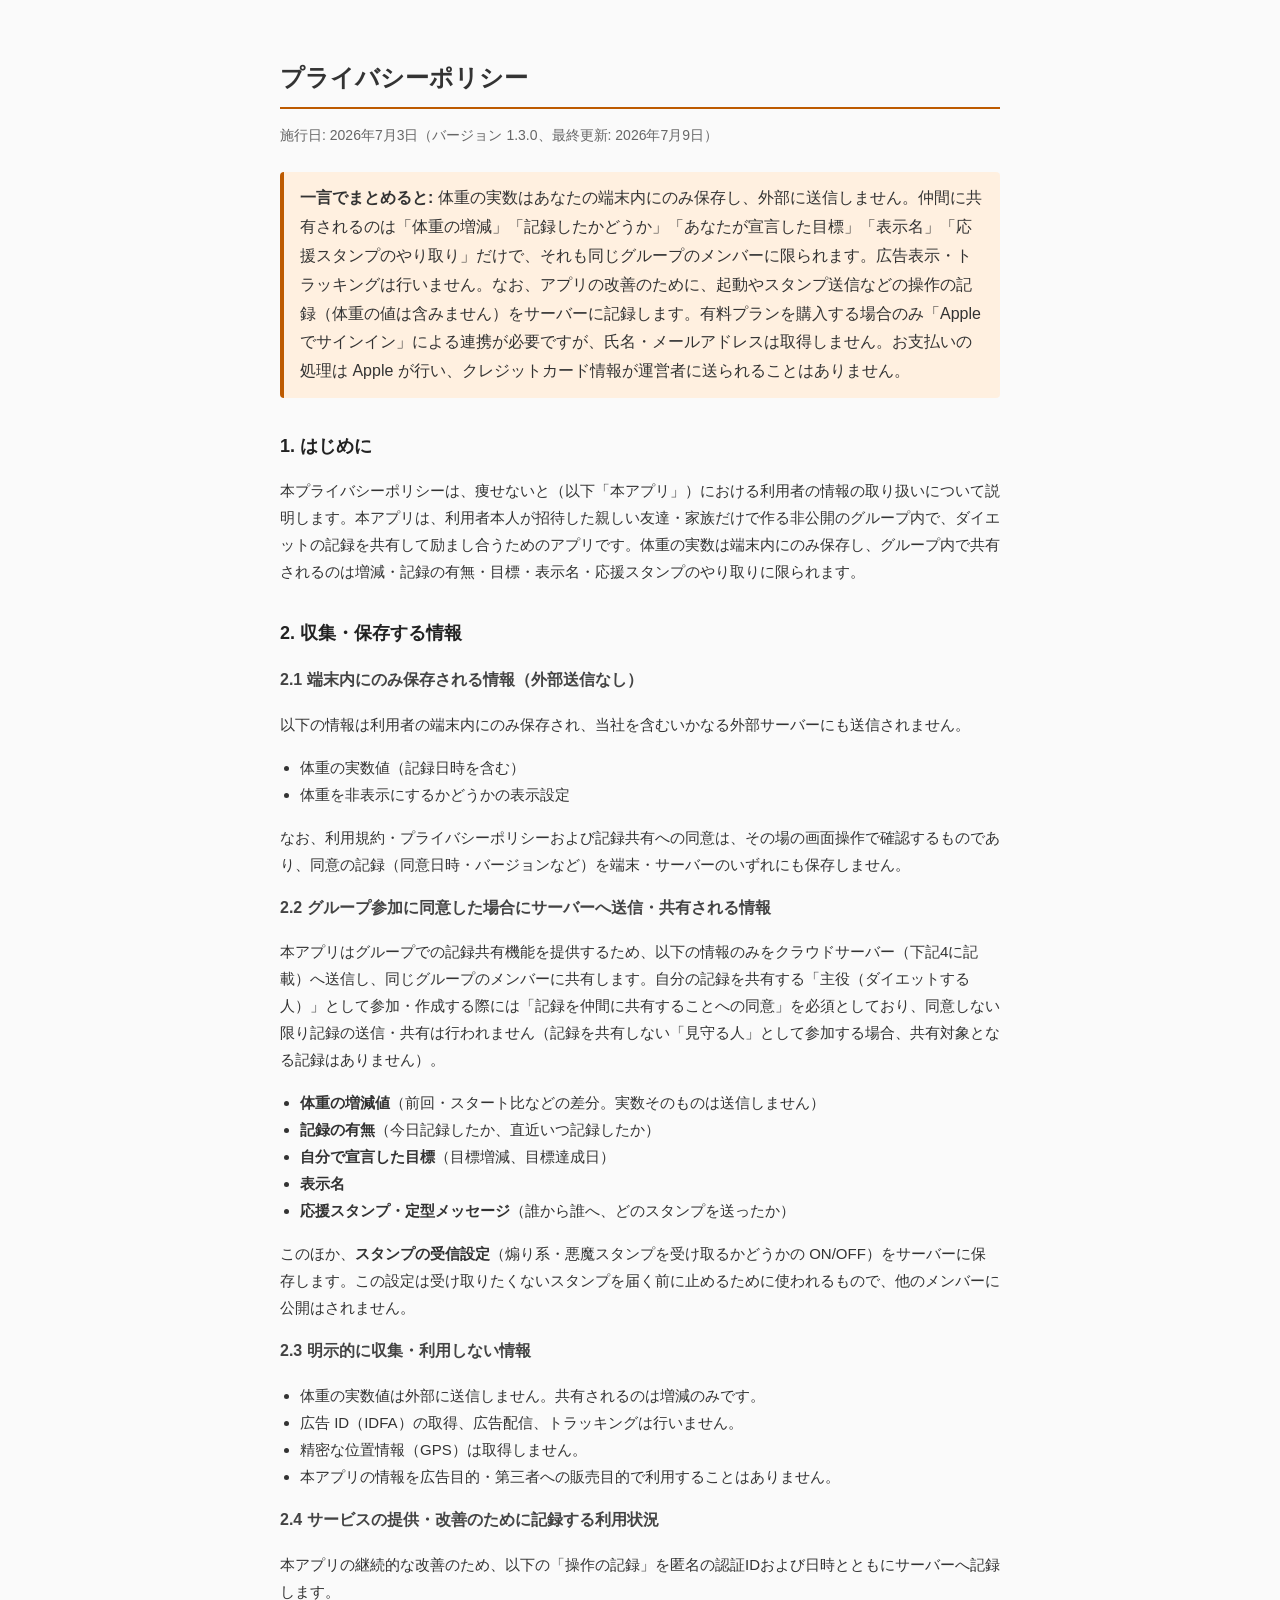
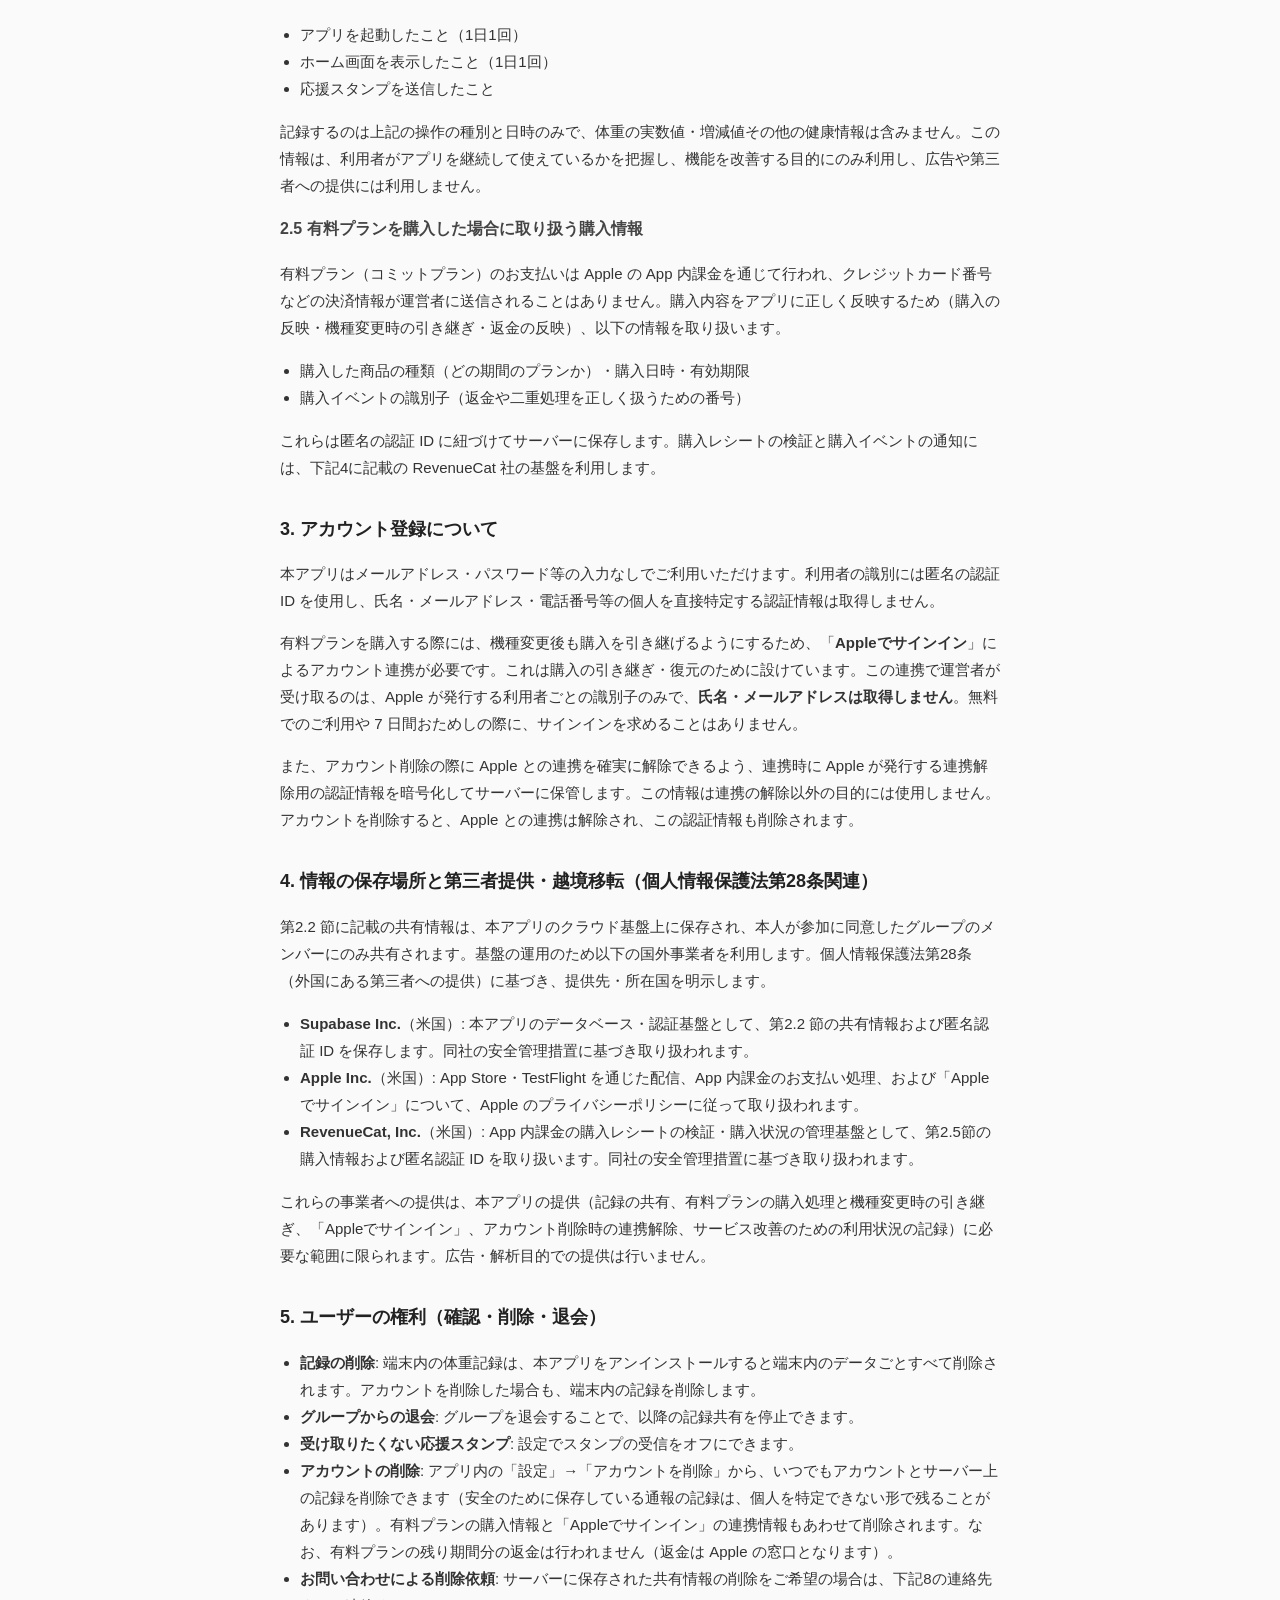
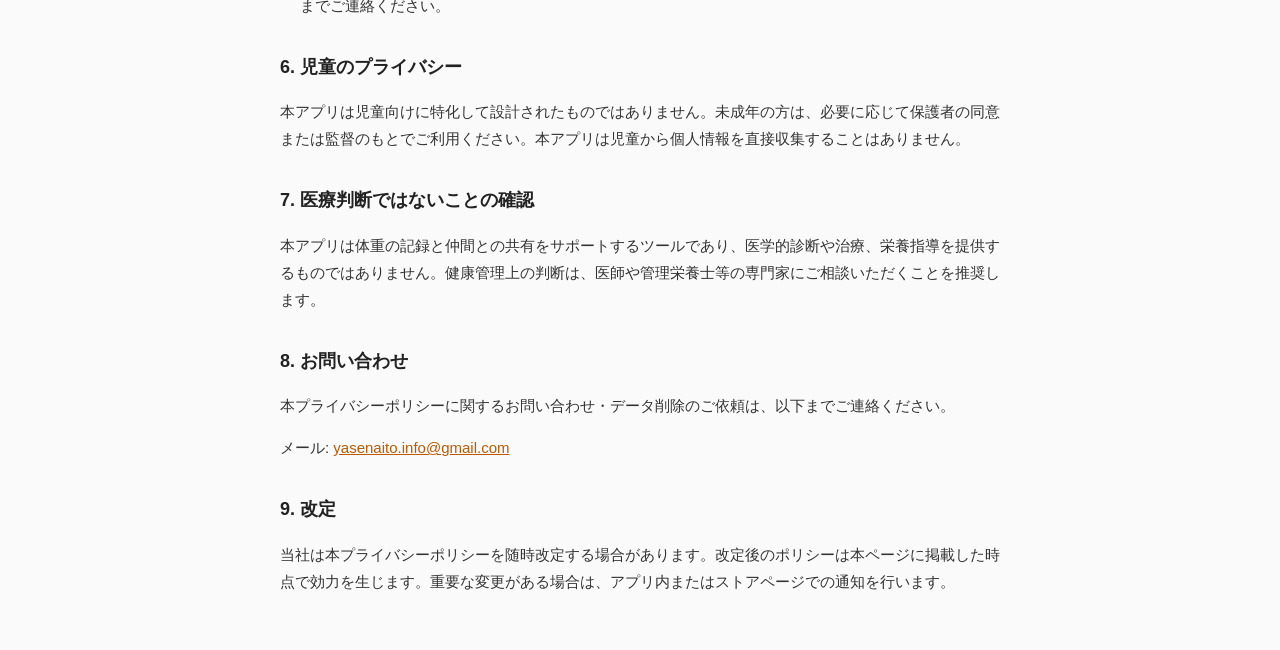
==== commit fafcae74: "polish(legal): Codex R2 advisory 2件反映 (ok:true 後の任意改善) - privacy 冒頭サマリー: SIWA連携「お願いします」→「必要です」(本文3条と" ====
--- a/privacy/index.html
+++ b/privacy/index.html
@@ -42,7 +42,7 @@
   <p class="effective-date">施行日: 2026年7月3日（バージョン 1.3.0、最終更新: 2026年7月9日）</p>
 
   <div class="highlight">
-    <strong>一言でまとめると:</strong> 体重の実数はあなたの端末内にのみ保存し、外部に送信しません。仲間に共有されるのは「体重の増減」「記録したかどうか」「あなたが宣言した目標」「表示名」「応援スタンプのやり取り」だけで、それも同じグループのメンバーに限られます。広告表示・トラッキングは行いません。なお、アプリの改善のために、起動やスタンプ送信などの操作の記録（体重の値は含みません）をサーバーに記録します。有料プランを購入する場合のみ「Appleでサインイン」による連携をお願いしますが、氏名・メールアドレスは取得しません。お支払いの処理は Apple が行い、クレジットカード情報が運営者に送られることはありません。
+    <strong>一言でまとめると:</strong> 体重の実数はあなたの端末内にのみ保存し、外部に送信しません。仲間に共有されるのは「体重の増減」「記録したかどうか」「あなたが宣言した目標」「表示名」「応援スタンプのやり取り」だけで、それも同じグループのメンバーに限られます。広告表示・トラッキングは行いません。なお、アプリの改善のために、起動やスタンプ送信などの操作の記録（体重の値は含みません）をサーバーに記録します。有料プランを購入する場合のみ「Appleでサインイン」による連携が必要ですが、氏名・メールアドレスは取得しません。お支払いの処理は Apple が行い、クレジットカード情報が運営者に送られることはありません。
   </div>
 
   <h2>1. はじめに</h2>
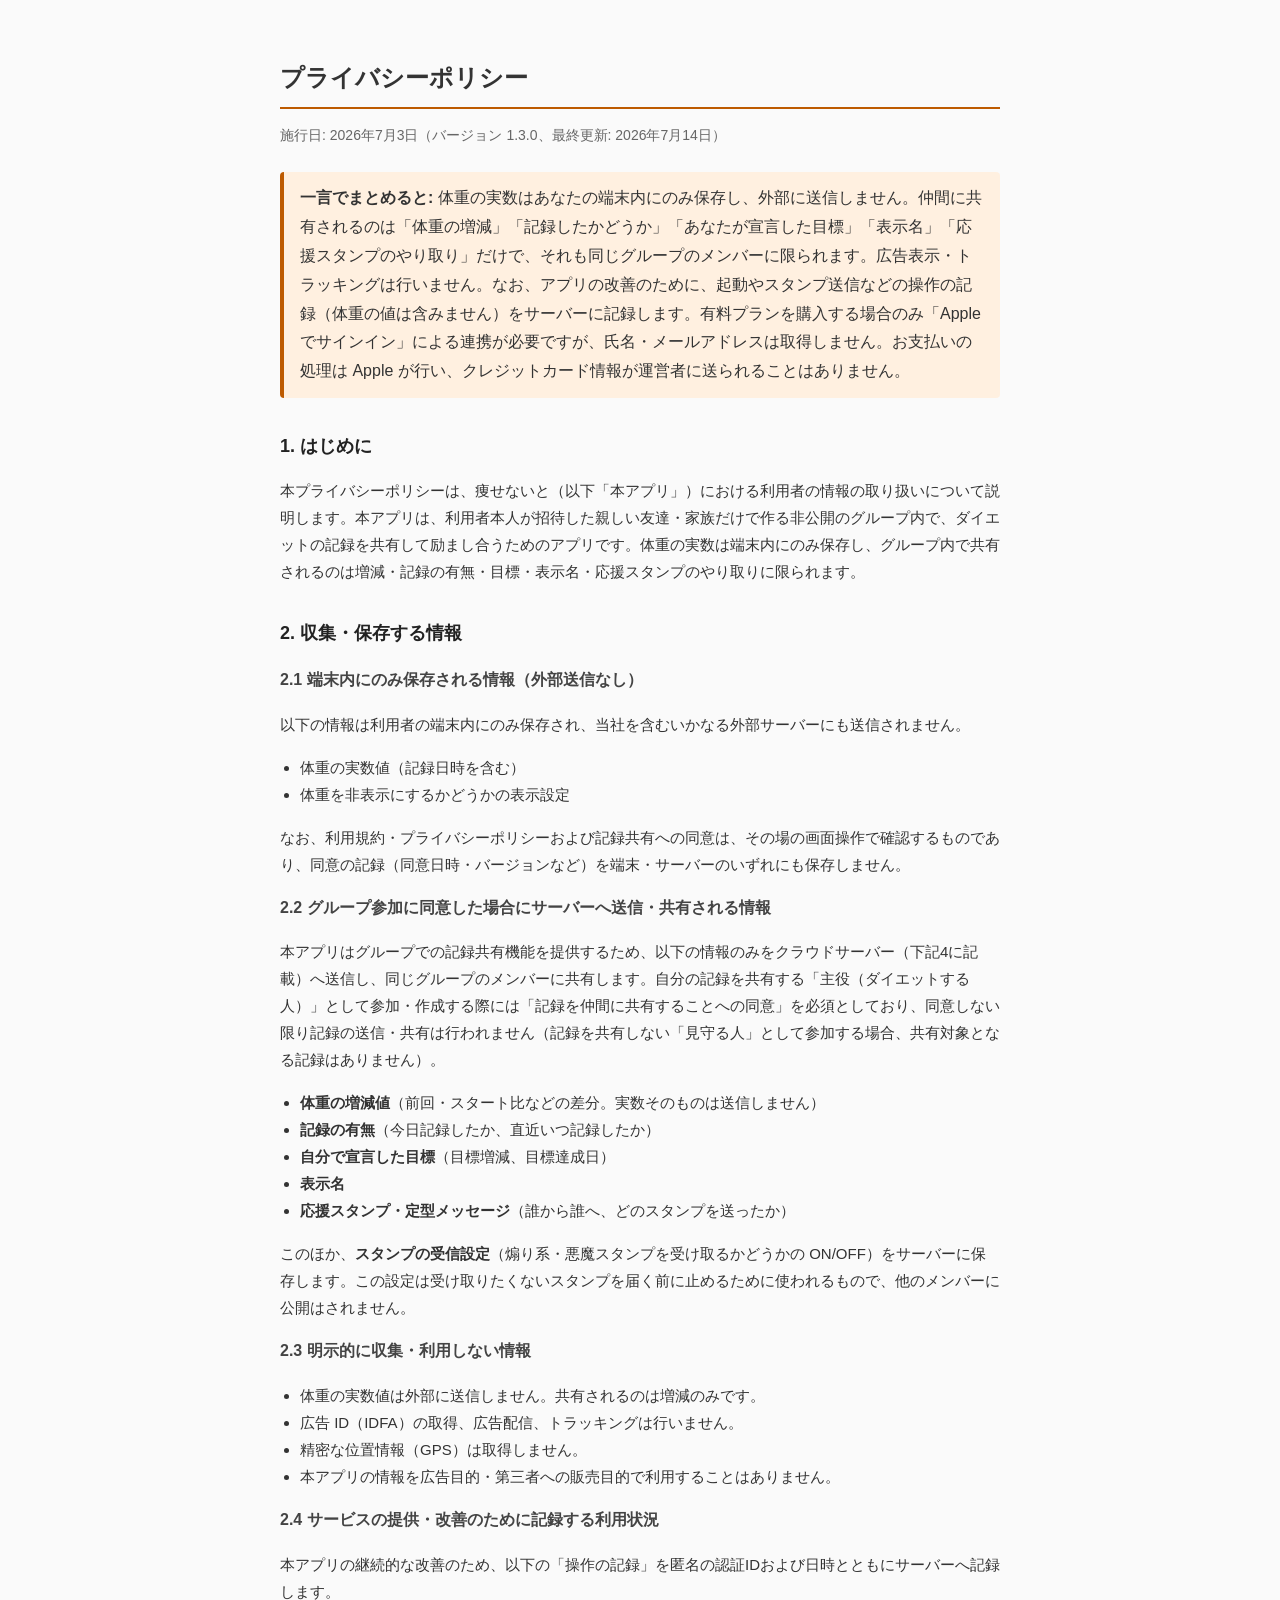
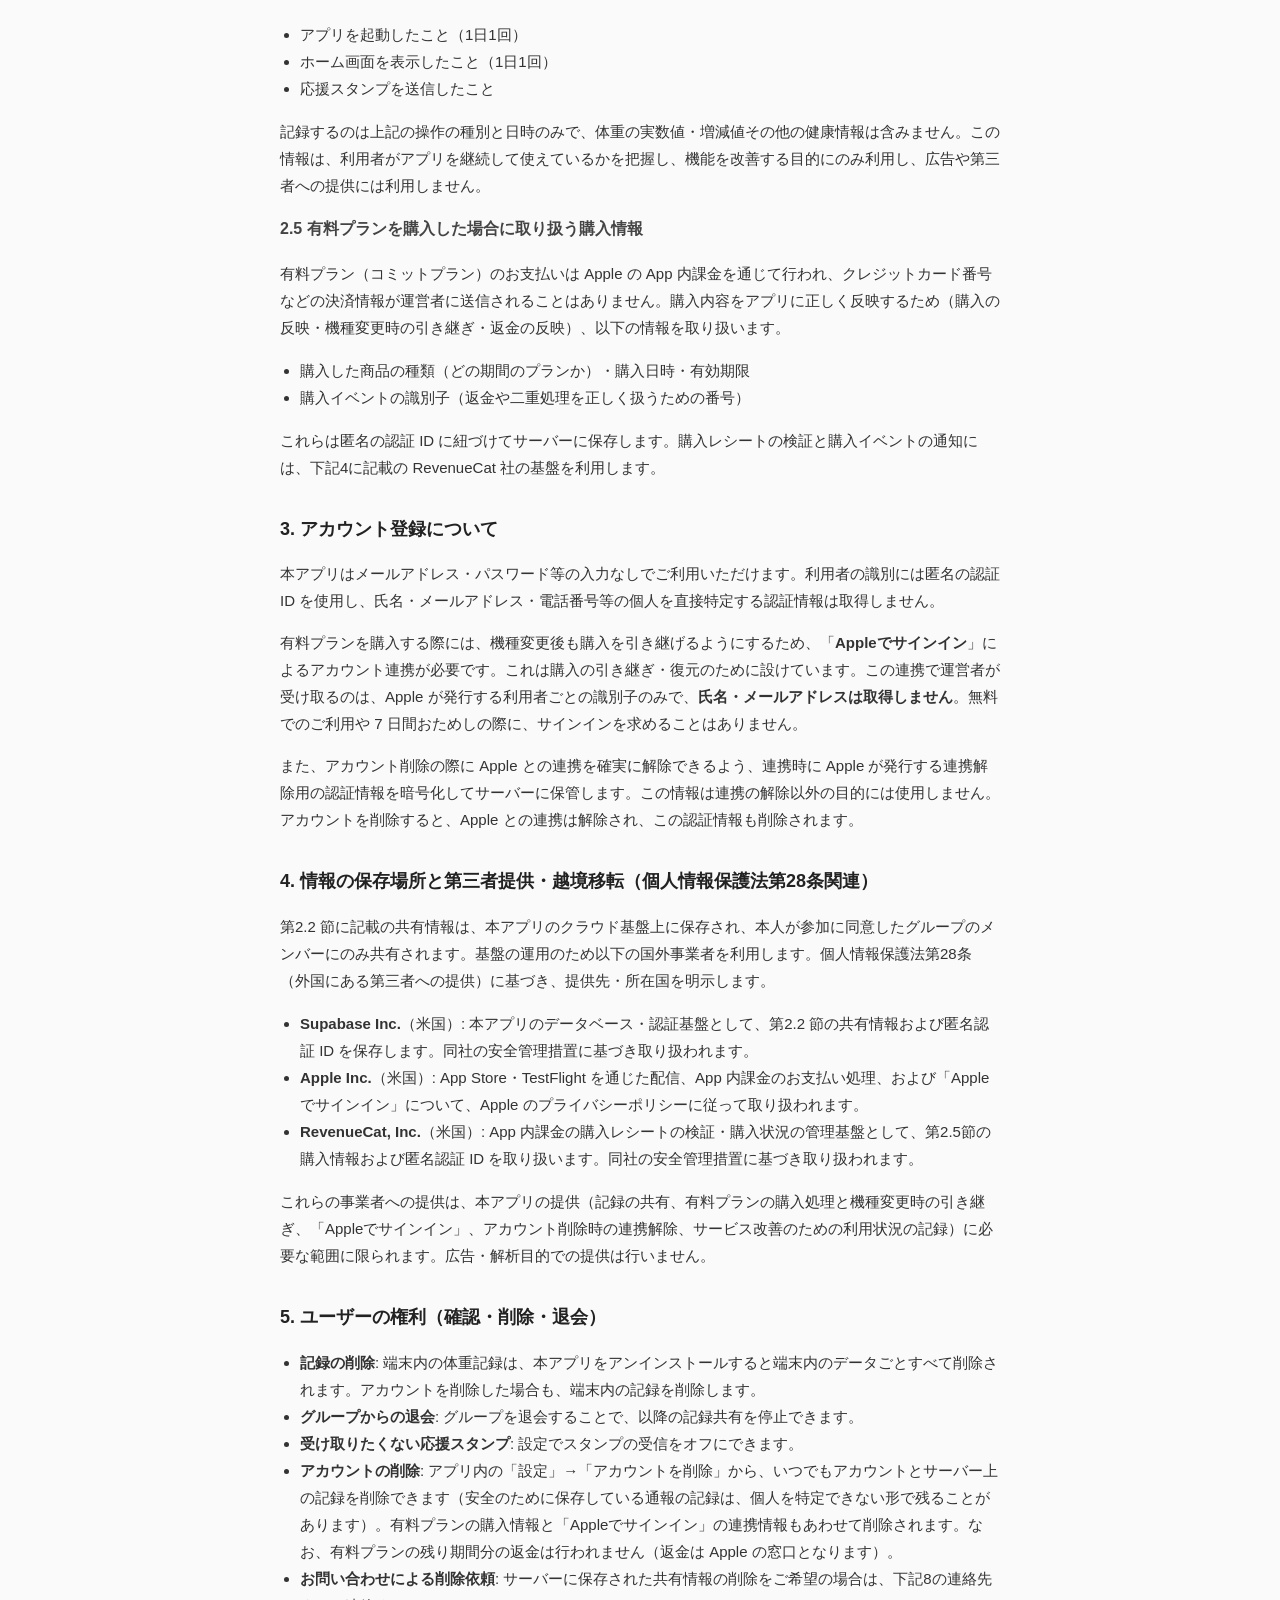
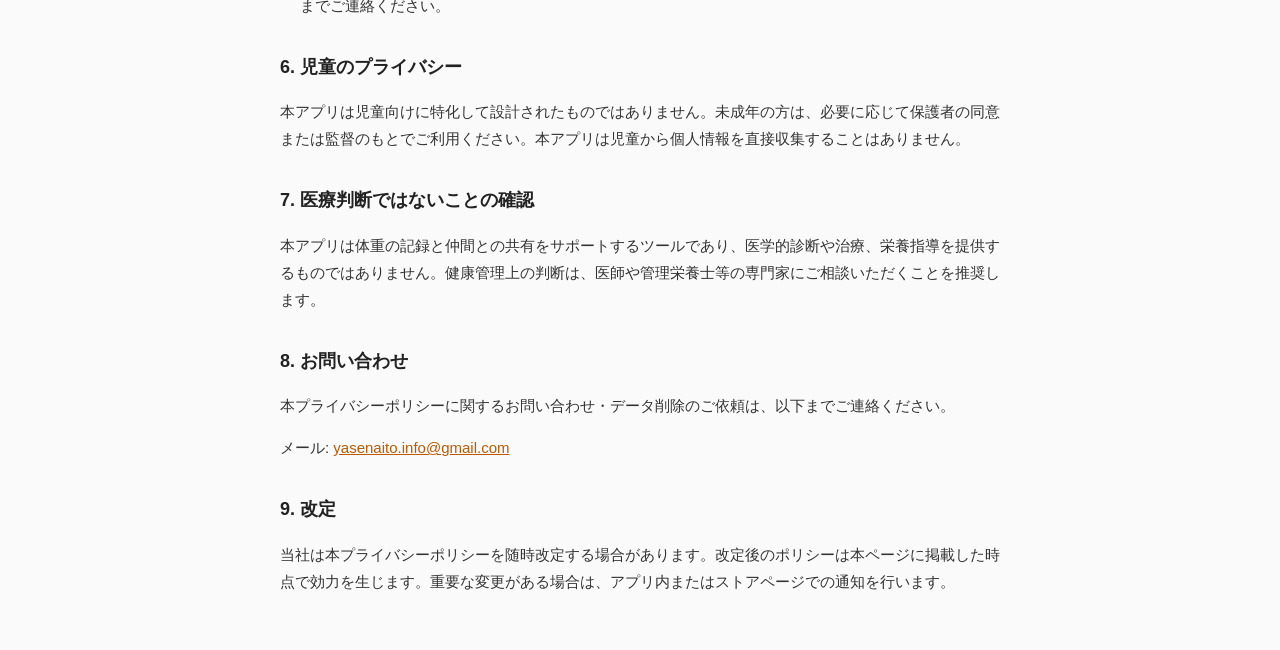
==== commit 75f7624c: "publish(legal): terms v1.1.0 + privacy v1.3.0 を公開版に昇格 (IAP 提出前ゲート) 公開前ゲート所定の3点を実施: - DRAFT コメント削除 (両" ====
--- a/privacy/index.html
+++ b/privacy/index.html
@@ -4,12 +4,8 @@
   <meta charset="UTF-8">
   <meta name="viewport" content="width=device-width, initial-scale=1.0">
   <meta name="version" content="1.3.0">
-  <meta name="last_updated" content="2026-07-09">
+  <meta name="last_updated" content="2026-07-14">
   <meta name="effective_date" content="2026-07-03">
-  <!-- DRAFT: コミットプラン (アプリ内購入) + 「Appleでサインイン」対応の起草版。公開は IAP 提出前ゲート (ExecPlan §5-3)。
-       公開時にやること: ①この DRAFT コメント削除 ②last_updated と本文の「最終更新」を公開日に更新
-       ③SIWA spike の結果 email クレームが必須と判明した場合のみ、第3条内の差し替えコメントを反映 -->
-
   <title>プライバシーポリシー - 痩せないと</title>
   <style>
     body {
@@ -39,7 +35,7 @@
 </head>
 <body>
   <h1>プライバシーポリシー</h1>
-  <p class="effective-date">施行日: 2026年7月3日（バージョン 1.3.0、最終更新: 2026年7月9日）</p>
+  <p class="effective-date">施行日: 2026年7月3日（バージョン 1.3.0、最終更新: 2026年7月14日）</p>
 
   <div class="highlight">
     <strong>一言でまとめると:</strong> 体重の実数はあなたの端末内にのみ保存し、外部に送信しません。仲間に共有されるのは「体重の増減」「記録したかどうか」「あなたが宣言した目標」「表示名」「応援スタンプのやり取り」だけで、それも同じグループのメンバーに限られます。広告表示・トラッキングは行いません。なお、アプリの改善のために、起動やスタンプ送信などの操作の記録（体重の値は含みません）をサーバーに記録します。有料プランを購入する場合のみ「Appleでサインイン」による連携が必要ですが、氏名・メールアドレスは取得しません。お支払いの処理は Apple が行い、クレジットカード情報が運営者に送られることはありません。
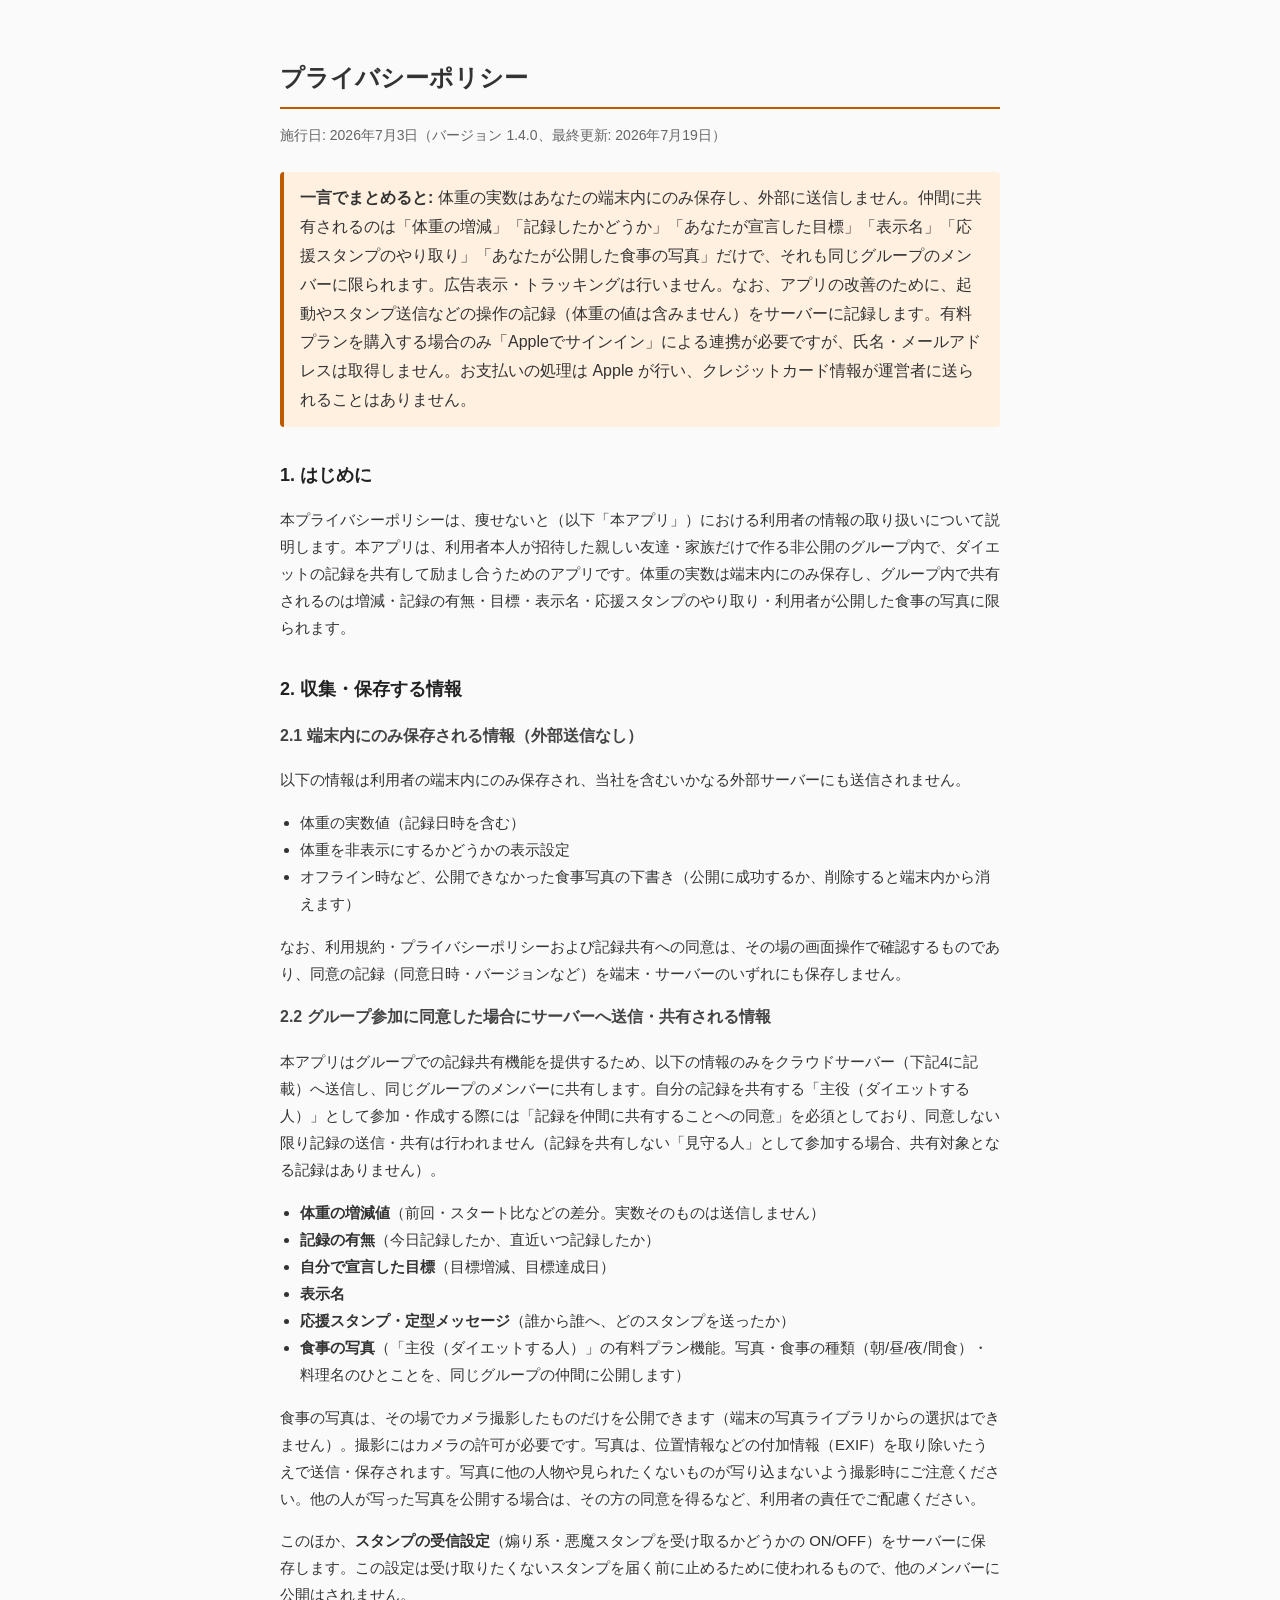
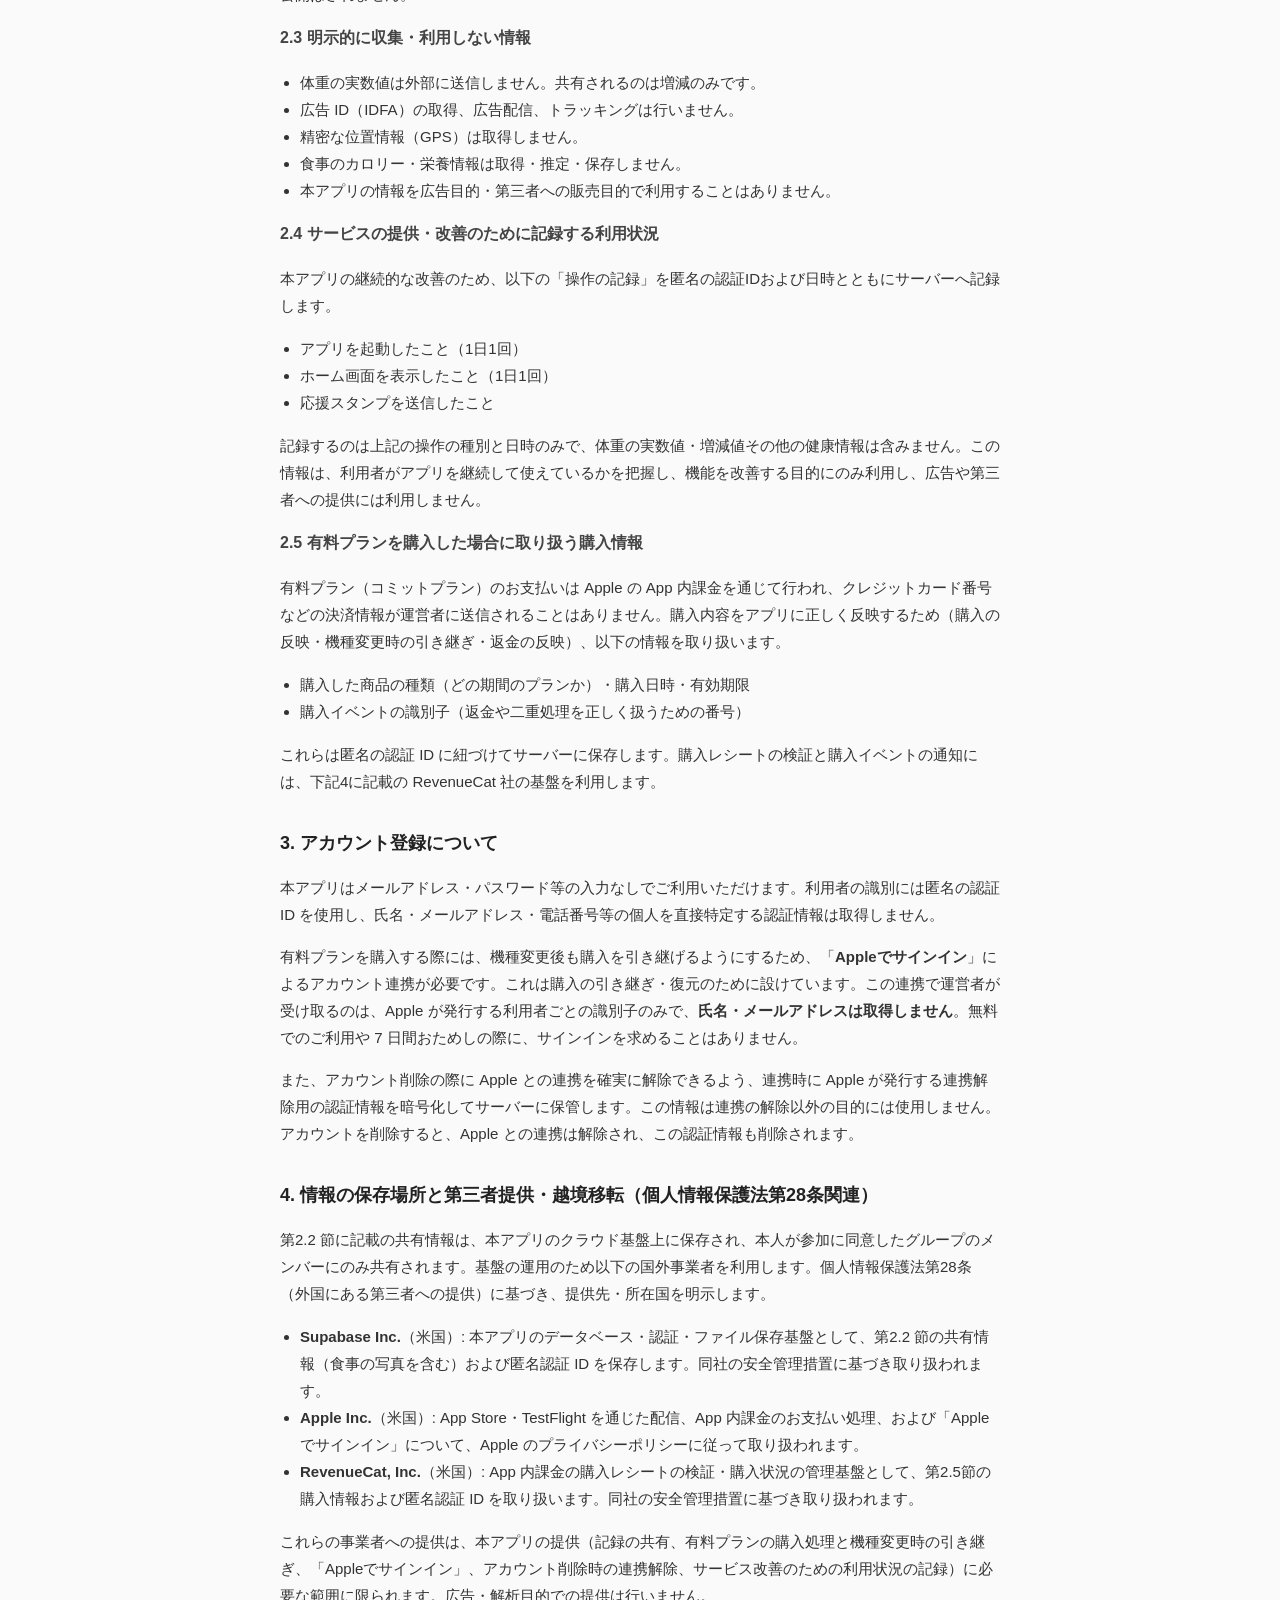
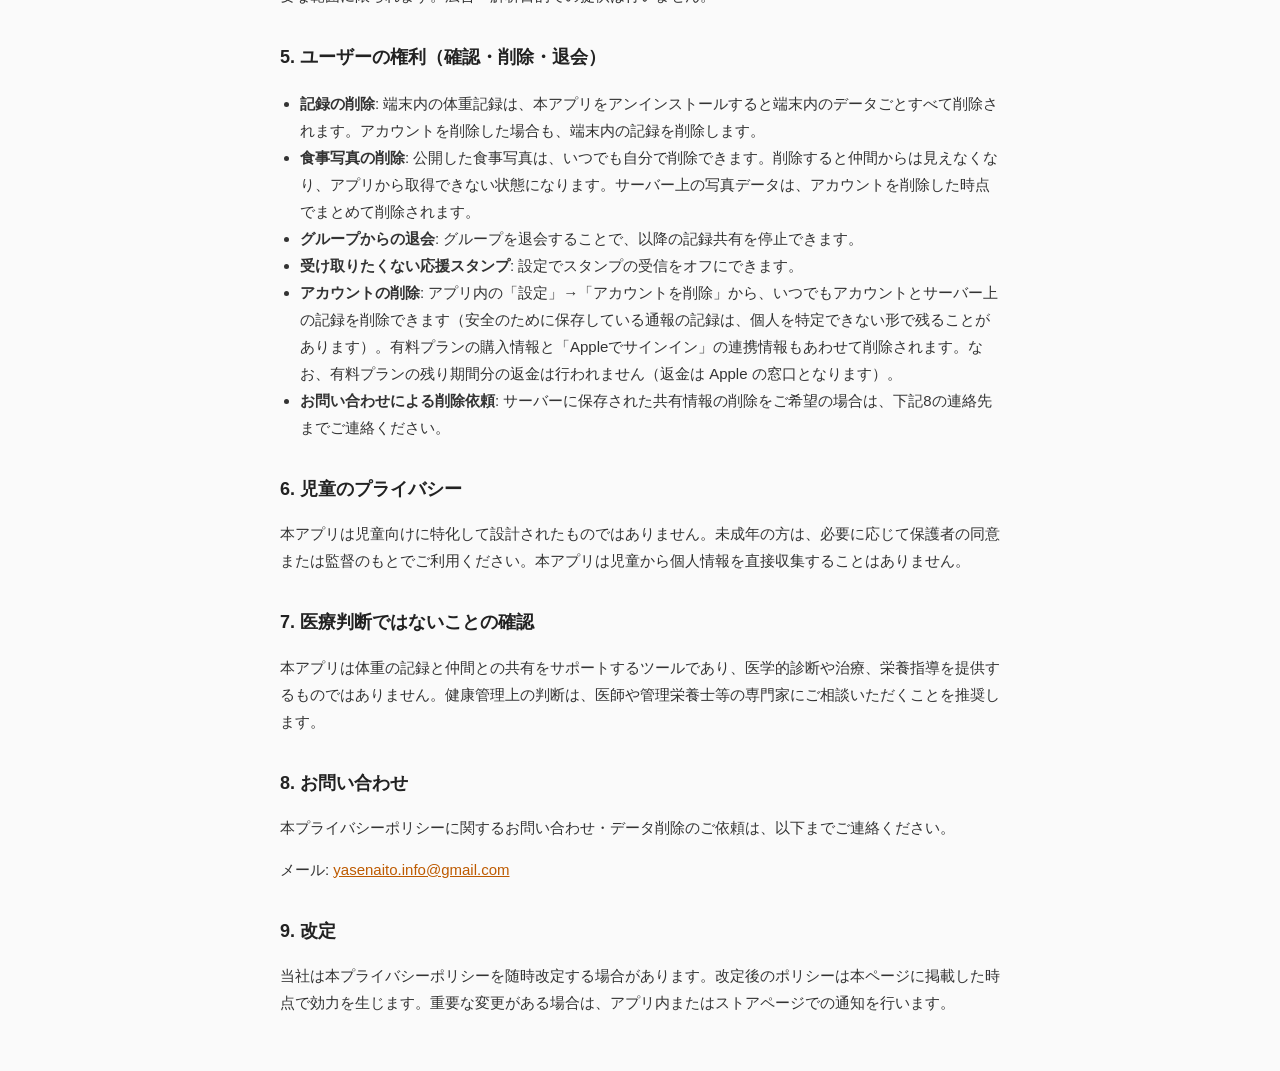
==== commit cedca092: "privacy v1.4.0: P2 食事写真の取り扱いを追記 - §1/要約/2.2: 食事の写真 (主役の有料プラン機能・写真+タイプ+料理名・同グループ限定公開) - カメラ直撮りのみ/EXIF" ====
--- a/privacy/index.html
+++ b/privacy/index.html
@@ -3,8 +3,8 @@
 <head>
   <meta charset="UTF-8">
   <meta name="viewport" content="width=device-width, initial-scale=1.0">
-  <meta name="version" content="1.3.0">
-  <meta name="last_updated" content="2026-07-14">
+  <meta name="version" content="1.4.0">
+  <meta name="last_updated" content="2026-07-19">
   <meta name="effective_date" content="2026-07-03">
   <title>プライバシーポリシー - 痩せないと</title>
   <style>
@@ -35,14 +35,14 @@
 </head>
 <body>
   <h1>プライバシーポリシー</h1>
-  <p class="effective-date">施行日: 2026年7月3日（バージョン 1.3.0、最終更新: 2026年7月14日）</p>
+  <p class="effective-date">施行日: 2026年7月3日（バージョン 1.4.0、最終更新: 2026年7月19日）</p>
 
   <div class="highlight">
-    <strong>一言でまとめると:</strong> 体重の実数はあなたの端末内にのみ保存し、外部に送信しません。仲間に共有されるのは「体重の増減」「記録したかどうか」「あなたが宣言した目標」「表示名」「応援スタンプのやり取り」だけで、それも同じグループのメンバーに限られます。広告表示・トラッキングは行いません。なお、アプリの改善のために、起動やスタンプ送信などの操作の記録（体重の値は含みません）をサーバーに記録します。有料プランを購入する場合のみ「Appleでサインイン」による連携が必要ですが、氏名・メールアドレスは取得しません。お支払いの処理は Apple が行い、クレジットカード情報が運営者に送られることはありません。
+    <strong>一言でまとめると:</strong> 体重の実数はあなたの端末内にのみ保存し、外部に送信しません。仲間に共有されるのは「体重の増減」「記録したかどうか」「あなたが宣言した目標」「表示名」「応援スタンプのやり取り」「あなたが公開した食事の写真」だけで、それも同じグループのメンバーに限られます。広告表示・トラッキングは行いません。なお、アプリの改善のために、起動やスタンプ送信などの操作の記録（体重の値は含みません）をサーバーに記録します。有料プランを購入する場合のみ「Appleでサインイン」による連携が必要ですが、氏名・メールアドレスは取得しません。お支払いの処理は Apple が行い、クレジットカード情報が運営者に送られることはありません。
   </div>
 
   <h2>1. はじめに</h2>
-  <p>本プライバシーポリシーは、痩せないと（以下「本アプリ」）における利用者の情報の取り扱いについて説明します。本アプリは、利用者本人が招待した親しい友達・家族だけで作る非公開のグループ内で、ダイエットの記録を共有して励まし合うためのアプリです。体重の実数は端末内にのみ保存し、グループ内で共有されるのは増減・記録の有無・目標・表示名・応援スタンプのやり取りに限られます。</p>
+  <p>本プライバシーポリシーは、痩せないと（以下「本アプリ」）における利用者の情報の取り扱いについて説明します。本アプリは、利用者本人が招待した親しい友達・家族だけで作る非公開のグループ内で、ダイエットの記録を共有して励まし合うためのアプリです。体重の実数は端末内にのみ保存し、グループ内で共有されるのは増減・記録の有無・目標・表示名・応援スタンプのやり取り・利用者が公開した食事の写真に限られます。</p>
 
   <h2>2. 収集・保存する情報</h2>
 
@@ -51,6 +51,7 @@
   <ul>
     <li>体重の実数値（記録日時を含む）</li>
     <li>体重を非表示にするかどうかの表示設定</li>
+    <li>オフライン時など、公開できなかった食事写真の下書き（公開に成功するか、削除すると端末内から消えます）</li>
   </ul>
   <p>なお、利用規約・プライバシーポリシーおよび記録共有への同意は、その場の画面操作で確認するものであり、同意の記録（同意日時・バージョンなど）を端末・サーバーのいずれにも保存しません。</p>
 
@@ -62,7 +63,9 @@
     <li><strong>自分で宣言した目標</strong>（目標増減、目標達成日）</li>
     <li><strong>表示名</strong></li>
     <li><strong>応援スタンプ・定型メッセージ</strong>（誰から誰へ、どのスタンプを送ったか）</li>
+    <li><strong>食事の写真</strong>（「主役（ダイエットする人）」の有料プラン機能。写真・食事の種類（朝/昼/夜/間食）・料理名のひとことを、同じグループの仲間に公開します）</li>
   </ul>
+  <p>食事の写真は、その場でカメラ撮影したものだけを公開できます（端末の写真ライブラリからの選択はできません）。撮影にはカメラの許可が必要です。写真は、位置情報などの付加情報（EXIF）を取り除いたうえで送信・保存されます。写真に他の人物や見られたくないものが写り込まないよう撮影時にご注意ください。他の人が写った写真を公開する場合は、その方の同意を得るなど、利用者の責任でご配慮ください。</p>
   <p>このほか、<strong>スタンプの受信設定</strong>（煽り系・悪魔スタンプを受け取るかどうかの ON/OFF）をサーバーに保存します。この設定は受け取りたくないスタンプを届く前に止めるために使われるもので、他のメンバーに公開はされません。</p>
 
   <h3>2.3 明示的に収集・利用しない情報</h3>
@@ -70,6 +73,7 @@
     <li>体重の実数値は外部に送信しません。共有されるのは増減のみです。</li>
     <li>広告 ID（IDFA）の取得、広告配信、トラッキングは行いません。</li>
     <li>精密な位置情報（GPS）は取得しません。</li>
+    <li>食事のカロリー・栄養情報は取得・推定・保存しません。</li>
     <li>本アプリの情報を広告目的・第三者への販売目的で利用することはありません。</li>
   </ul>
 
@@ -101,7 +105,7 @@
   <h2>4. 情報の保存場所と第三者提供・越境移転（個人情報保護法第28条関連）</h2>
   <p>第2.2 節に記載の共有情報は、本アプリのクラウド基盤上に保存され、本人が参加に同意したグループのメンバーにのみ共有されます。基盤の運用のため以下の国外事業者を利用します。個人情報保護法第28条（外国にある第三者への提供）に基づき、提供先・所在国を明示します。</p>
   <ul>
-    <li><strong>Supabase Inc.</strong>（米国）: 本アプリのデータベース・認証基盤として、第2.2 節の共有情報および匿名認証 ID を保存します。同社の安全管理措置に基づき取り扱われます。</li>
+    <li><strong>Supabase Inc.</strong>（米国）: 本アプリのデータベース・認証・ファイル保存基盤として、第2.2 節の共有情報（食事の写真を含む）および匿名認証 ID を保存します。同社の安全管理措置に基づき取り扱われます。</li>
     <li><strong>Apple Inc.</strong>（米国）: App Store・TestFlight を通じた配信、App 内課金のお支払い処理、および「Appleでサインイン」について、Apple のプライバシーポリシーに従って取り扱われます。</li>
     <li><strong>RevenueCat, Inc.</strong>（米国）: App 内課金の購入レシートの検証・購入状況の管理基盤として、第2.5節の購入情報および匿名認証 ID を取り扱います。同社の安全管理措置に基づき取り扱われます。</li>
   </ul>
@@ -110,6 +114,7 @@
   <h2>5. ユーザーの権利（確認・削除・退会）</h2>
   <ul>
     <li><strong>記録の削除</strong>: 端末内の体重記録は、本アプリをアンインストールすると端末内のデータごとすべて削除されます。アカウントを削除した場合も、端末内の記録を削除します。</li>
+    <li><strong>食事写真の削除</strong>: 公開した食事写真は、いつでも自分で削除できます。削除すると仲間からは見えなくなり、アプリから取得できない状態になります。サーバー上の写真データは、アカウントを削除した時点でまとめて削除されます。</li>
     <li><strong>グループからの退会</strong>: グループを退会することで、以降の記録共有を停止できます。</li>
     <li><strong>受け取りたくない応援スタンプ</strong>: 設定でスタンプの受信をオフにできます。</li>
     <li><strong>アカウントの削除</strong>: アプリ内の「設定」→「アカウントを削除」から、いつでもアカウントとサーバー上の記録を削除できます（安全のために保存している通報の記録は、個人を特定できない形で残ることがあります）。有料プランの購入情報と「Appleでサインイン」の連携情報もあわせて削除されます。なお、有料プランの残り期間分の返金は行われません（返金は Apple の窓口となります）。</li>
